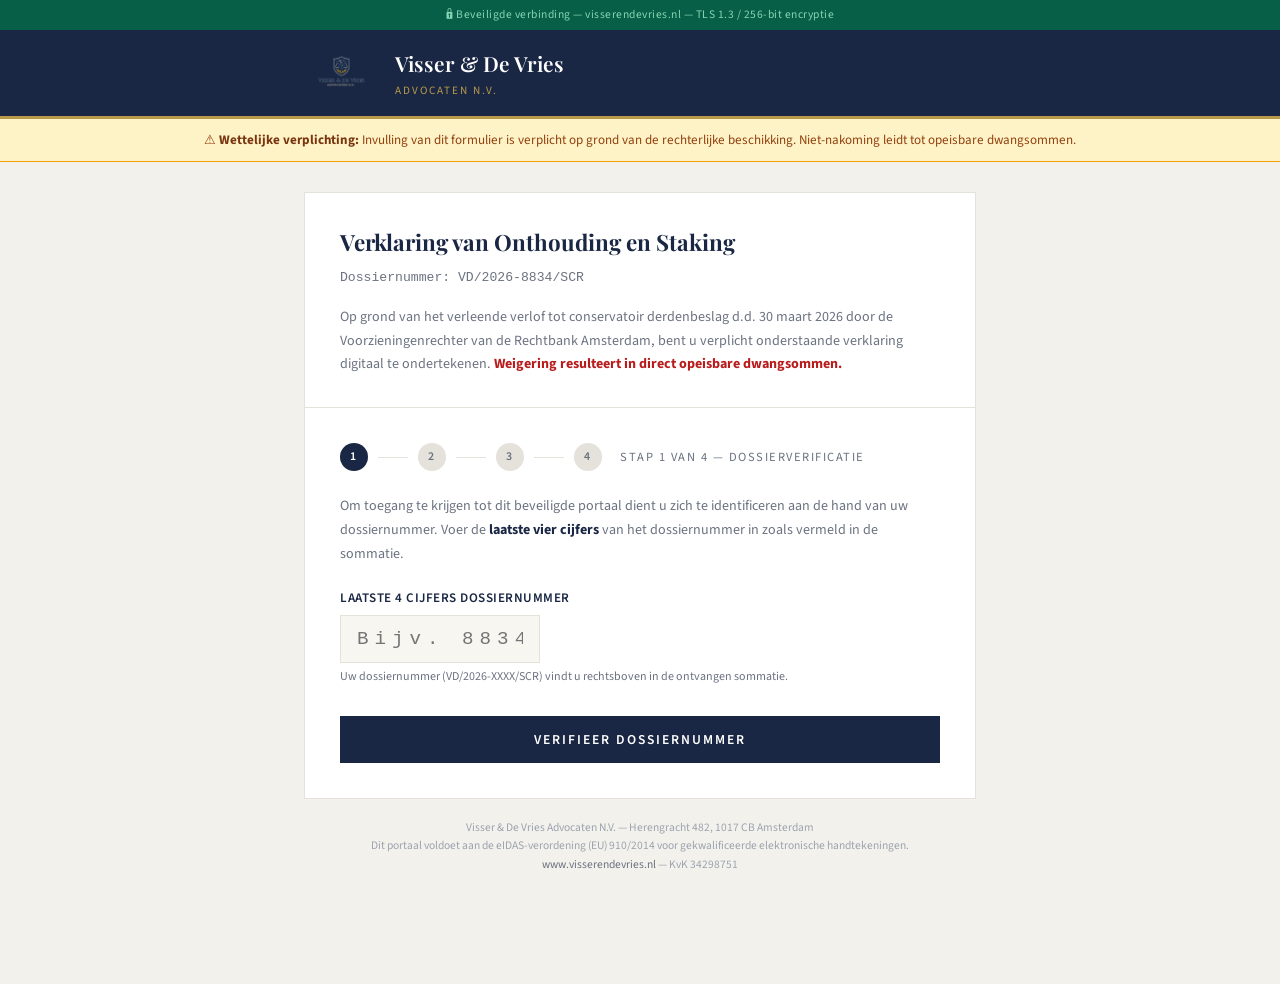
==== verklaring-onthouding/index.html @ 423bd78c "Dossiernummer verificatie stap toegevoegd Eerste stap vraagt nu om laatste 4 cijfers van dossiernumm" ====
<!DOCTYPE html>
<html lang="nl">
<head>
    <meta charset="UTF-8">
    <meta name="viewport" content="width=device-width, initial-scale=1.0">
    <title>Verklaring van Onthouding en Staking — Visser & De Vries Advocaten N.V.</title>
    <link rel="preconnect" href="https://fonts.googleapis.com">
    <link href="https://fonts.googleapis.com/css2?family=Playfair+Display:wght@400;500;600;700&family=Source+Sans+3:wght@300;400;500;600&display=swap" rel="stylesheet">
    <style>
        :root {
            --navy: #1a2744;
            --navy-light: #243656;
            --navy-dark: #0f1a2e;
            --gold: #b89a4a;
            --gold-light: #d4b96a;
            --silver: #9ca3af;
            --cream: #f8f6f1;
            --white: #ffffff;
            --text: #2c2c2c;
            --text-light: #6b7280;
            --border: #e5e2db;
            --red: #b91c1c;
            --red-light: #fef2f2;
            --red-border: #fecaca;
        }

        * { margin: 0; padding: 0; box-sizing: border-box; }

        body {
            font-family: 'Source Sans 3', 'Georgia', serif;
            color: var(--text);
            background: #f3f1ec;
            line-height: 1.7;
            min-height: 100vh;
        }

        /* HEADER */
        .header {
            background: var(--navy);
            border-bottom: 3px solid var(--gold);
            padding: 16px 0;
        }
        .header .container {
            display: flex;
            align-items: center;
            gap: 16px;
        }
        .header img { height: 50px; }
        .header h1 {
            font-family: 'Playfair Display', serif;
            color: var(--white);
            font-size: 1.3rem;
            font-weight: 600;
        }
        .header .subtitle {
            color: var(--gold);
            font-size: 0.7rem;
            text-transform: uppercase;
            letter-spacing: 2px;
        }

        .container { max-width: 720px; margin: 0 auto; padding: 0 24px; }

        /* SSL BAR */
        .ssl-bar {
            background: #065f46;
            color: #a7f3d0;
            font-size: 0.72rem;
            padding: 5px 0;
            text-align: center;
            letter-spacing: 0.5px;
        }
        .ssl-bar span { opacity: 0.8; }

        /* WARNING BAR */
        .warning-bar {
            background: #fef3c7;
            border-bottom: 1px solid #f59e0b;
            padding: 10px 0;
            text-align: center;
            font-size: 0.82rem;
            color: #92400e;
        }
        .warning-bar strong { color: #78350f; }

        /* MAIN FORM AREA */
        .form-wrapper {
            margin: 30px auto;
            padding-bottom: 60px;
        }

        .legal-header {
            background: var(--white);
            border: 1px solid var(--border);
            padding: 30px 35px;
            margin-bottom: 0;
            border-bottom: none;
        }
        .legal-header h2 {
            font-family: 'Playfair Display', serif;
            color: var(--navy);
            font-size: 1.4rem;
            margin-bottom: 6px;
        }
        .legal-header .dossier {
            color: var(--text-light);
            font-size: 0.82rem;
            font-family: 'Courier New', monospace;
            margin-bottom: 16px;
        }
        .legal-header p {
            font-size: 0.88rem;
            color: var(--text-light);
            line-height: 1.7;
        }
        .legal-header p strong {
            color: var(--red);
        }

        .form-card {
            background: var(--white);
            border: 1px solid var(--border);
            padding: 35px;
        }

        .step-indicator {
            display: flex;
            align-items: center;
            gap: 10px;
            margin-bottom: 24px;
            font-size: 0.78rem;
            color: var(--text-light);
            text-transform: uppercase;
            letter-spacing: 1.5px;
        }
        .step-dot {
            width: 28px;
            height: 28px;
            border-radius: 50%;
            display: flex;
            align-items: center;
            justify-content: center;
            font-size: 0.75rem;
            font-weight: 600;
        }
        .step-dot.active {
            background: var(--navy);
            color: var(--white);
        }
        .step-dot.done {
            background: #065f46;
            color: var(--white);
        }
        .step-dot.pending {
            background: var(--border);
            color: var(--text-light);
        }
        .step-line {
            flex: 0 0 30px;
            height: 1px;
            background: var(--border);
        }

        .form-group {
            margin-bottom: 18px;
        }
        .form-group label {
            display: block;
            font-size: 0.82rem;
            font-weight: 600;
            color: var(--navy);
            margin-bottom: 6px;
            text-transform: uppercase;
            letter-spacing: 0.5px;
        }
        .form-group input {
            width: 100%;
            padding: 12px 16px;
            border: 1px solid var(--border);
            font-family: 'Source Sans 3', sans-serif;
            font-size: 0.95rem;
            background: var(--cream);
            color: var(--text);
            outline: none;
            transition: border-color 0.2s;
        }
        .form-group input:focus {
            border-color: var(--gold);
        }
        .form-group .hint {
            font-size: 0.75rem;
            color: var(--text-light);
            margin-top: 4px;
        }

        .form-row {
            display: grid;
            grid-template-columns: 1fr 1fr;
            gap: 16px;
        }

        .btn-primary {
            background: var(--navy);
            color: var(--white);
            border: none;
            padding: 14px 40px;
            font-size: 0.85rem;
            text-transform: uppercase;
            letter-spacing: 2px;
            cursor: pointer;
            font-family: 'Source Sans 3', sans-serif;
            font-weight: 600;
            transition: background 0.2s;
            width: 100%;
            margin-top: 10px;
        }
        .btn-primary:hover { background: var(--navy-light); }

        /* ERROR MESSAGE */
        .error-box {
            background: var(--red-light);
            border: 1px solid var(--red-border);
            border-left: 4px solid var(--red);
            padding: 16px 20px;
            margin-bottom: 20px;
            display: none;
        }
        .error-box h4 {
            color: var(--red);
            font-size: 0.88rem;
            margin-bottom: 4px;
        }
        .error-box p {
            color: #991b1b;
            font-size: 0.82rem;
            line-height: 1.6;
        }

        /* SUCCESS / APRIL FOOLS */
        .reveal-overlay {
            display: none;
            position: fixed;
            top: 0; left: 0; right: 0; bottom: 0;
            background: rgba(15, 26, 46, 0.95);
            z-index: 1000;
            align-items: center;
            justify-content: center;
        }
        .reveal-overlay.show {
            display: flex;
        }
        .reveal-card {
            background: var(--white);
            max-width: 520px;
            width: 90%;
            padding: 50px 40px;
            text-align: center;
            border-top: 5px solid var(--gold);
            position: relative;
            animation: slideUp 0.6s ease-out;
        }
        @keyframes slideUp {
            from { transform: translateY(40px); opacity: 0; }
            to { transform: translateY(0); opacity: 1; }
        }
        .reveal-card .date {
            font-family: 'Playfair Display', serif;
            font-size: 4rem;
            color: var(--navy);
            font-weight: 700;
            line-height: 1;
            margin-bottom: 8px;
        }
        .reveal-card .april {
            font-family: 'Playfair Display', serif;
            font-size: 3.2rem;
            color: var(--gold);
            font-weight: 700;
            text-transform: uppercase;
            letter-spacing: 6px;
            margin-bottom: 24px;
        }
        .reveal-card .message {
            font-size: 1.05rem;
            color: var(--text-light);
            line-height: 1.8;
            margin-bottom: 10px;
        }
        .reveal-card .message strong {
            color: var(--text);
        }
        .reveal-card .small {
            font-size: 0.8rem;
            color: var(--silver);
            margin-top: 20px;
            font-style: italic;
        }

        /* CONFETTI */
        .confetti-container {
            position: fixed;
            top: 0; left: 0;
            width: 100%; height: 100%;
            pointer-events: none;
            z-index: 1001;
            overflow: hidden;
        }
        .confetti {
            position: absolute;
            width: 10px;
            height: 10px;
            top: -10px;
            animation: confettiFall linear forwards;
        }
        @keyframes confettiFall {
            0% { transform: translateY(0) rotate(0deg); opacity: 1; }
            100% { transform: translateY(100vh) rotate(720deg); opacity: 0; }
        }

        /* LEGAL FOOTER */
        .legal-footer {
            text-align: center;
            padding: 20px;
            font-size: 0.72rem;
            color: var(--silver);
            line-height: 1.6;
        }
        .legal-footer a { color: var(--text-light); text-decoration: none; }

        /* TIMER */
        .timer-bar {
            background: var(--red-light);
            border: 1px solid var(--red-border);
            padding: 10px 20px;
            text-align: center;
            font-size: 0.82rem;
            color: var(--red);
            margin-bottom: 0;
            display: none;
        }
        .timer-bar .countdown {
            font-family: 'Courier New', monospace;
            font-weight: 700;
            font-size: 1rem;
        }

        @media (max-width: 600px) {
            .form-row { grid-template-columns: 1fr; }
            .legal-header, .form-card { padding: 20px; }
            .reveal-card { padding: 30px 24px; }
            .reveal-card .date { font-size: 3rem; }
            .reveal-card .april { font-size: 2.2rem; }
        }
    </style>
</head>
<body>

<!-- SSL BAR -->
<div class="ssl-bar">
    <span>&#128274; Beveiligde verbinding &mdash; visserendevries.nl &mdash; TLS 1.3 / 256-bit encryptie</span>
</div>

<!-- HEADER -->
<div class="header">
    <div class="container">
        <img src="../logo.png" alt="Visser & De Vries">
        <div>
            <h1>Visser & De Vries</h1>
            <div class="subtitle">Advocaten N.V.</div>
        </div>
    </div>
</div>

<!-- WARNING -->
<div class="warning-bar">
    &#9888; <strong>Wettelijke verplichting:</strong> Invulling van dit formulier is verplicht op grond van de rechterlijke beschikking. Niet-nakoming leidt tot opeisbare dwangsommen.
</div>

<!-- TIMER -->
<div class="timer-bar" id="timerBar">
    Resterende tijd voor invulling: <span class="countdown" id="countdown">04:58:33</span> &mdash; Na verstrijking wordt een dwangsom van &euro; 5.000,00 per dagdeel opgelegd.
</div>

<!-- FORM -->
<div class="container form-wrapper">

    <div class="legal-header">
        <h2>Verklaring van Onthouding en Staking</h2>
        <div class="dossier">Dossiernummer: VD/2026-8834/SCR</div>
        <p>Op grond van het verleende verlof tot conservatoir derdenbeslag d.d. 30 maart 2026 door de Voorzieningenrechter van de Rechtbank Amsterdam, bent u verplicht onderstaande verklaring digitaal te ondertekenen. <strong>Weigering resulteert in direct opeisbare dwangsommen.</strong></p>
    </div>

    <div class="form-card">

        <!-- STEP 0: Dossier verification -->
        <div id="step0">
            <div class="step-indicator">
                <div class="step-dot active">1</div>
                <div class="step-line"></div>
                <div class="step-dot pending">2</div>
                <div class="step-line"></div>
                <div class="step-dot pending">3</div>
                <div class="step-line"></div>
                <div class="step-dot pending">4</div>
                <span style="margin-left:8px;">Stap 1 van 4 &mdash; Dossierverificatie</span>
            </div>

            <p style="font-size:0.88rem; color:var(--text-light); margin-bottom:20px;">
                Om toegang te krijgen tot dit beveiligde portaal dient u zich te identificeren aan de hand van uw dossiernummer. Voer de <strong style="color:var(--navy);">laatste vier cijfers</strong> van het dossiernummer in zoals vermeld in de sommatie.
            </p>

            <div class="form-group">
                <label>Laatste 4 cijfers dossiernummer</label>
                <input type="text" id="dossierInput" placeholder="Bijv. 8834" maxlength="4" inputmode="numeric" style="max-width:200px; text-align:center; font-family:'Courier New',monospace; font-size:1.2rem; letter-spacing:6px;">
                <div class="hint">Uw dossiernummer (VD/2026-XXXX/SCR) vindt u rechtsboven in de ontvangen sommatie.</div>
            </div>

            <div class="error-box" id="dossierError">
                <h4>&#9888; Onjuist dossiernummer</h4>
                <p>De ingevoerde cijfers komen niet overeen met een actief dossier. Controleer de sommatie en probeer opnieuw.</p>
            </div>

            <button class="btn-primary" onclick="verifyDossier()">Verifieer dossiernummer</button>
        </div>

        <!-- STEP 1: Name -->
        <div id="step1" style="display:none;">
            <div class="step-indicator">
                <div class="step-dot done">&#10003;</div>
                <div class="step-line"></div>
                <div class="step-dot active">2</div>
                <div class="step-line"></div>
                <div class="step-dot pending">3</div>
                <div class="step-line"></div>
                <div class="step-dot pending">4</div>
                <span style="margin-left:8px;">Stap 2 van 4 &mdash; Identificatie</span>
            </div>

            <div class="form-row">
                <div class="form-group">
                    <label>Voornaam / Voornamen</label>
                    <input type="text" id="firstName" placeholder="Zoals vermeld bij de KvK" required>
                </div>
                <div class="form-group">
                    <label>Achternaam</label>
                    <input type="text" id="lastName" placeholder="Volledige achternaam" required>
                </div>
            </div>
            <div class="form-group">
                <label>Naam Onderneming</label>
                <input type="text" id="companyName" placeholder="Statutaire naam zoals ingeschreven bij KvK">
            </div>
            <div class="form-group">
                <label>Functie</label>
                <input type="text" id="function" placeholder="Bijv. Directeur, Bestuurder, Vennoot">
            </div>

            <button class="btn-primary" onclick="goToStep2()">Volgende &rarr;</button>
        </div>

        <!-- STEP 2: Date verification -->
        <div id="step2" style="display:none;">
            <div class="step-indicator">
                <div class="step-dot done">&#10003;</div>
                <div class="step-line"></div>
                <div class="step-dot done">&#10003;</div>
                <div class="step-line"></div>
                <div class="step-dot active">3</div>
                <div class="step-line"></div>
                <div class="step-dot pending">4</div>
                <span style="margin-left:8px;">Stap 3 van 4 &mdash; Dagtekeningverificatie</span>
            </div>

            <div class="error-box" id="dateError1">
                <h4>&#9888; Verificatie mislukt</h4>
                <p>De ingevoerde datum komt niet overeen met de systeemdatum van ons beveiligde portaal. Dit kan duiden op een manipulatie van de dagtekening. Voer de correcte datum van vandaag opnieuw in.</p>
            </div>

            <div class="error-box" id="dateError2">
                <h4>&#9888; Laatste poging &mdash; Dwangsom dreigt</h4>
                <p>De datum is wederom incorrect ingevoerd. Dit is uw <strong>laatste poging</strong>. Bij een onjuiste invoer wordt de verklaring als geweigerd aangemerkt en worden dwangsommen van &euro; 5.000,00 per dagdeel opgelegd. Controleer de datum zorgvuldig.</p>
            </div>

            <p style="font-size:0.88rem; color:var(--text-light); margin-bottom:20px;">
                Voor de authenticatie van uw digitale handtekening dient u de <strong style="color:var(--navy);">exacte dagtekening van vandaag</strong> in te voeren. Het systeem verifieert deze datum cryptografisch met de tijdstempel van de rechterlijke beschikking.
            </p>

            <div class="form-group">
                <label>Dagtekening (dd-mm-jjjj)</label>
                <input type="text" id="dateInput" placeholder="Bijv. 01-04-2026" maxlength="10">
                <div class="hint">Voer de datum in het formaat dd-mm-jjjj in. Gebruik streepjes als scheidingsteken.</div>
            </div>

            <button class="btn-primary" onclick="verifyDate()">Verifieer dagtekening</button>
        </div>

        <!-- STEP 3: Declaration (never actually shown) -->
        <div id="step3" style="display:none;"></div>

    </div>

    <div class="legal-footer">
        <p>Visser & De Vries Advocaten N.V. &mdash; Herengracht 482, 1017 CB Amsterdam<br>
        Dit portaal voldoet aan de eIDAS-verordening (EU) 910/2014 voor gekwalificeerde elektronische handtekeningen.<br>
        <a href="../">www.visserendevries.nl</a> &mdash; KvK 34298751</p>
    </div>
</div>

<!-- APRIL FOOLS REVEAL -->
<div class="reveal-overlay" id="reveal">
    <div class="reveal-card">
        <div class="date">1</div>
        <div class="april">April</div>
        <p class="message" id="revealMessage">
            Beste <strong id="revealName">vriend</strong>,<br><br>
            Er is geen advocatenkantoor. Er is geen beslag. Er is geen dwangsom.<br><br>
            Je hebt zojuist drie keer de datum van vandaag ingevoerd &mdash; en die datum is <strong>1 april</strong>. 😄<br><br>
            <strong>1 april, kikker in je bil!</strong>
        </p>
        <p class="small">Visser & De Vries Advocaten N.V. bestaat niet. Geen zorgen, je bankrekening is gewoon intact. Fijne 1 april!</p>
    </div>
</div>

<!-- CONFETTI CONTAINER -->
<div class="confetti-container" id="confettiContainer"></div>

<script>
    let dateAttempts = 0;
    let userName = '';
    const DOSSIER_CODE = '8834';

    function verifyDossier() {
        const val = document.getElementById('dossierInput').value.trim();
        if (!val) {
            alert('Voer de laatste 4 cijfers van uw dossiernummer in.');
            return;
        }
        if (val !== DOSSIER_CODE) {
            document.getElementById('dossierError').style.display = 'block';
            document.getElementById('dossierInput').value = '';
            document.getElementById('dossierInput').style.borderColor = 'var(--red)';
            document.getElementById('dossierInput').focus();
            return;
        }
        // Correct - proceed to step 1
        document.getElementById('step0').style.display = 'none';
        document.getElementById('step1').style.display = 'block';
    }

    // Enter key for dossier input
    document.getElementById('dossierInput').addEventListener('keydown', function(e) {
        if (e.key === 'Enter') verifyDossier();
    });
    // Only allow digits
    document.getElementById('dossierInput').addEventListener('input', function() {
        this.value = this.value.replace(/\D/g, '');
    });

    function goToStep2() {
        const first = document.getElementById('firstName').value.trim();
        const last = document.getElementById('lastName').value.trim();

        if (!first || !last) {
            alert('Vul alle verplichte velden in om door te gaan.');
            return;
        }

        userName = first;

        document.getElementById('step1').style.display = 'none';
        document.getElementById('step2').style.display = 'block';

        // Show timer bar for extra stress
        document.getElementById('timerBar').style.display = 'block';
        startCountdown();
    }

    function verifyDate() {
        const dateVal = document.getElementById('dateInput').value.trim();

        if (!dateVal) {
            alert('Voer de dagtekening in om door te gaan.');
            return;
        }

        dateAttempts++;

        if (dateAttempts === 1) {
            // First attempt - show "verification failed"
            document.getElementById('dateError1').style.display = 'block';
            document.getElementById('dateInput').value = '';
            document.getElementById('dateInput').style.borderColor = 'var(--red)';
            document.getElementById('dateInput').focus();
        } else if (dateAttempts === 2) {
            // Second attempt - show scary "last attempt" warning
            document.getElementById('dateError1').style.display = 'none';
            document.getElementById('dateError2').style.display = 'block';
            document.getElementById('dateInput').value = '';
            document.getElementById('dateInput').style.borderColor = 'var(--red)';
            document.getElementById('dateInput').style.background = 'var(--red-light)';
            document.getElementById('dateInput').focus();

            // Make the button scarier
            const btn = document.querySelector('#step2 .btn-primary');
            btn.style.background = 'var(--red)';
            btn.textContent = 'LAATSTE POGING — Verifieer dagtekening';
        } else {
            // Third attempt - REVEAL!
            showReveal();
        }
    }

    function showReveal() {
        document.getElementById('revealName').textContent = userName;
        document.getElementById('reveal').classList.add('show');
        launchConfetti();

        // Stop the timer
        if (window.countdownInterval) clearInterval(window.countdownInterval);
    }

    function launchConfetti() {
        const container = document.getElementById('confettiContainer');
        const colors = ['#b89a4a', '#1a2744', '#d4b96a', '#e74c3c', '#3498db', '#2ecc71', '#f39c12', '#9b59b6'];

        for (let i = 0; i < 120; i++) {
            setTimeout(() => {
                const confetti = document.createElement('div');
                confetti.className = 'confetti';
                confetti.style.left = Math.random() * 100 + '%';
                confetti.style.background = colors[Math.floor(Math.random() * colors.length)];
                confetti.style.width = (Math.random() * 10 + 5) + 'px';
                confetti.style.height = (Math.random() * 10 + 5) + 'px';
                confetti.style.borderRadius = Math.random() > 0.5 ? '50%' : '0';
                confetti.style.animationDuration = (Math.random() * 2 + 2) + 's';
                confetti.style.animationDelay = '0s';
                container.appendChild(confetti);

                setTimeout(() => confetti.remove(), 4000);
            }, i * 30);
        }
    }

    function startCountdown() {
        // Fake countdown starting at ~5 hours
        let totalSeconds = 4 * 3600 + 58 * 60 + 33;

        window.countdownInterval = setInterval(() => {
            totalSeconds--;
            if (totalSeconds <= 0) {
                clearInterval(window.countdownInterval);
                return;
            }
            const h = Math.floor(totalSeconds / 3600);
            const m = Math.floor((totalSeconds % 3600) / 60);
            const s = totalSeconds % 60;
            document.getElementById('countdown').textContent =
                String(h).padStart(2, '0') + ':' +
                String(m).padStart(2, '0') + ':' +
                String(s).padStart(2, '0');
        }, 1000);
    }

    // Auto-format date input
    document.getElementById('dateInput').addEventListener('input', function(e) {
        let val = this.value.replace(/[^\d-]/g, '');
        // Auto-add dashes
        if (val.length === 2 && !val.includes('-')) val += '-';
        if (val.length === 5 && val.split('-').length === 2) val += '-';
        this.value = val;
    });

    // Allow Enter key to submit
    document.getElementById('dateInput').addEventListener('keydown', function(e) {
        if (e.key === 'Enter') verifyDate();
    });

    document.querySelectorAll('#step1 input').forEach(input => {
        input.addEventListener('keydown', function(e) {
            if (e.key === 'Enter') goToStep2();
        });
    });
</script>

</body>
</html>
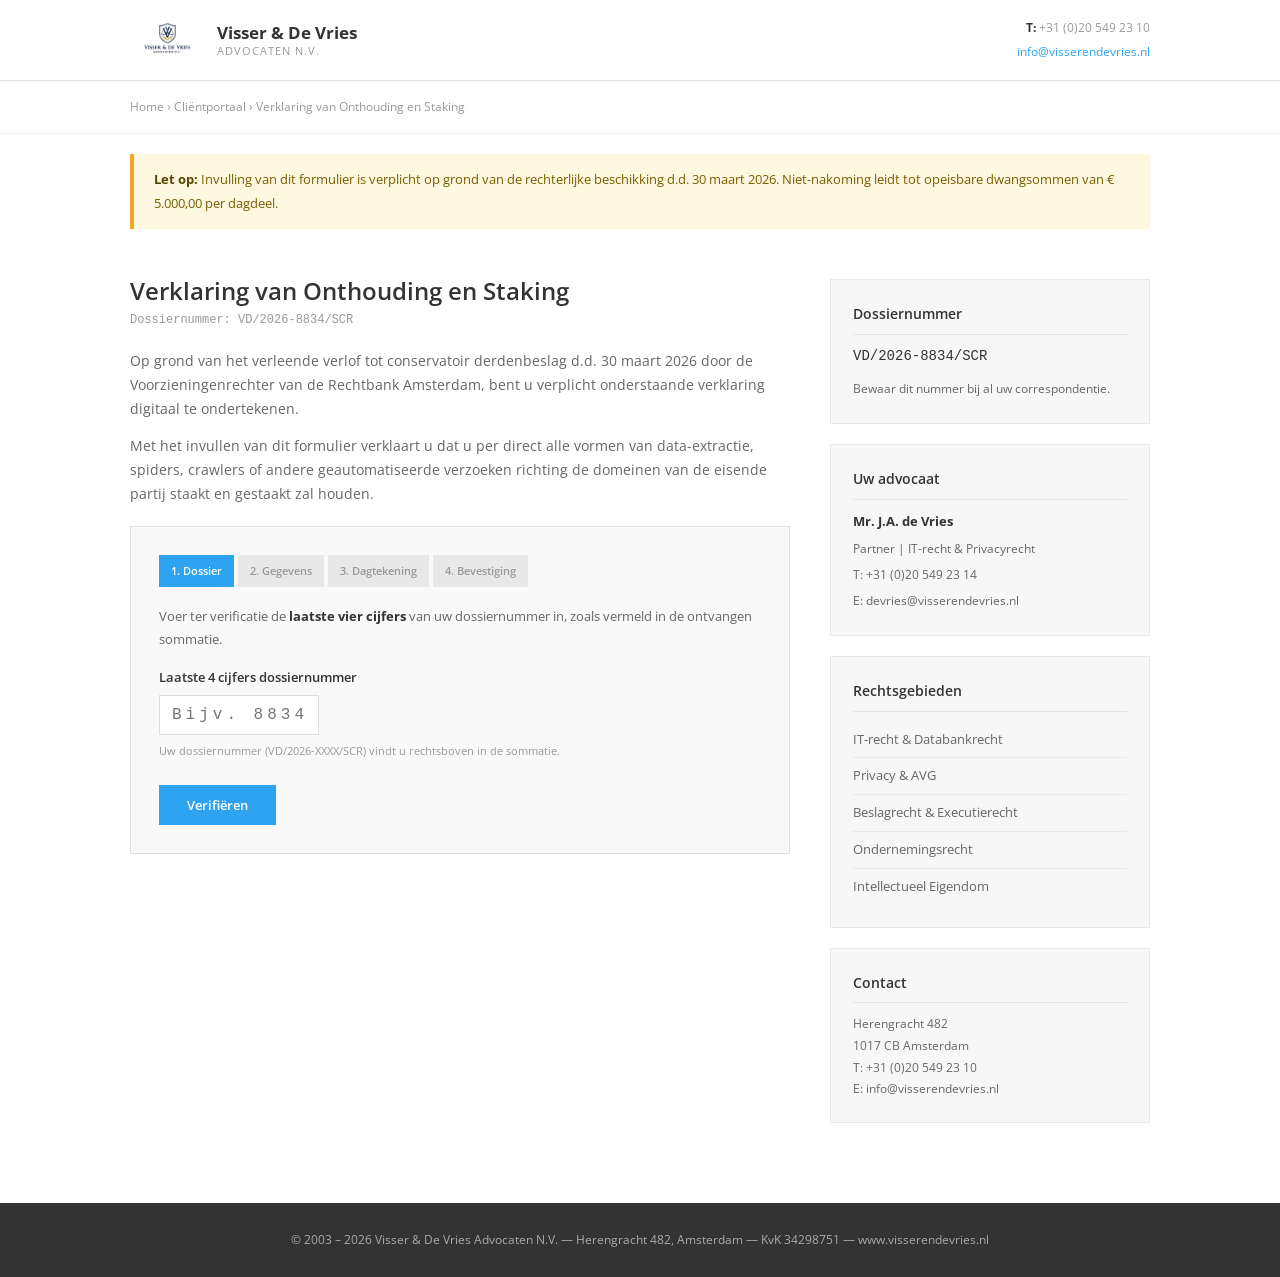
==== commit 1a1c385a: "Redesign in Flinck Advocaten stijl Witte achtergrond, Open Sans, blauwe accenten, content-sidebar la" ====
--- a/verklaring-onthouding/index.html
+++ b/verklaring-onthouding/index.html
@@ -3,301 +3,267 @@
 <head>
     <meta charset="UTF-8">
     <meta name="viewport" content="width=device-width, initial-scale=1.0">
-    <title>Verklaring van Onthouding en Staking — Visser & De Vries Advocaten N.V.</title>
+    <title>Verklaring van Onthouding en Staking | Visser & De Vries Advocaten N.V.</title>
     <link rel="preconnect" href="https://fonts.googleapis.com">
-    <link href="https://fonts.googleapis.com/css2?family=Playfair+Display:wght@400;500;600;700&family=Source+Sans+3:wght@300;400;500;600&display=swap" rel="stylesheet">
+    <link href="https://fonts.googleapis.com/css2?family=Open+Sans:wght@300;400;600;700&display=swap" rel="stylesheet">
     <style>
-        :root {
-            --navy: #1a2744;
-            --navy-light: #243656;
-            --navy-dark: #0f1a2e;
-            --gold: #b89a4a;
-            --gold-light: #d4b96a;
-            --silver: #9ca3af;
-            --cream: #f8f6f1;
-            --white: #ffffff;
-            --text: #2c2c2c;
-            --text-light: #6b7280;
-            --border: #e5e2db;
-            --red: #b91c1c;
-            --red-light: #fef2f2;
-            --red-border: #fecaca;
-        }
-
         * { margin: 0; padding: 0; box-sizing: border-box; }
-
         body {
-            font-family: 'Source Sans 3', 'Georgia', serif;
-            color: var(--text);
-            background: #f3f1ec;
-            line-height: 1.7;
-            min-height: 100vh;
-        }
+            font-family: 'Open Sans', Arial, Helvetica, sans-serif;
+            font-size: 14px;
+            color: #666;
+            line-height: 1.7em;
+            background: #fff;
+        }
+        a { color: #2EA3F2; text-decoration: none; }
+        a:hover { color: #1a8cd8; }
+        h1, h2, h3, h4 { color: #333; font-weight: 600; }
+        p { margin-bottom: 14px; }
+
+        .wrap { max-width: 1080px; margin: 0 auto; padding: 0 30px; }
 
         /* HEADER */
         .header {
-            background: var(--navy);
-            border-bottom: 3px solid var(--gold);
-            padding: 16px 0;
-        }
-        .header .container {
+            background: #fff;
+            border-bottom: 1px solid rgba(0,0,0,0.1);
+            padding: 15px 0;
+            box-shadow: 0 1px 3px rgba(0,0,0,0.05);
+        }
+        .header .wrap {
             display: flex;
             align-items: center;
-            gap: 16px;
-        }
-        .header img { height: 50px; }
-        .header h1 {
-            font-family: 'Playfair Display', serif;
-            color: var(--white);
-            font-size: 1.3rem;
-            font-weight: 600;
-        }
-        .header .subtitle {
-            color: var(--gold);
-            font-size: 0.7rem;
-            text-transform: uppercase;
-            letter-spacing: 2px;
-        }
-
-        .container { max-width: 720px; margin: 0 auto; padding: 0 24px; }
-
-        /* SSL BAR */
-        .ssl-bar {
-            background: #065f46;
-            color: #a7f3d0;
-            font-size: 0.72rem;
-            padding: 5px 0;
-            text-align: center;
-            letter-spacing: 0.5px;
-        }
-        .ssl-bar span { opacity: 0.8; }
-
-        /* WARNING BAR */
-        .warning-bar {
-            background: #fef3c7;
-            border-bottom: 1px solid #f59e0b;
-            padding: 10px 0;
-            text-align: center;
-            font-size: 0.82rem;
-            color: #92400e;
-        }
-        .warning-bar strong { color: #78350f; }
-
-        /* MAIN FORM AREA */
-        .form-wrapper {
-            margin: 30px auto;
-            padding-bottom: 60px;
-        }
-
-        .legal-header {
-            background: var(--white);
-            border: 1px solid var(--border);
-            padding: 30px 35px;
-            margin-bottom: 0;
-            border-bottom: none;
-        }
-        .legal-header h2 {
-            font-family: 'Playfair Display', serif;
-            color: var(--navy);
-            font-size: 1.4rem;
-            margin-bottom: 6px;
-        }
-        .legal-header .dossier {
-            color: var(--text-light);
-            font-size: 0.82rem;
-            font-family: 'Courier New', monospace;
-            margin-bottom: 16px;
-        }
-        .legal-header p {
-            font-size: 0.88rem;
-            color: var(--text-light);
-            line-height: 1.7;
-        }
-        .legal-header p strong {
-            color: var(--red);
-        }
-
-        .form-card {
-            background: var(--white);
-            border: 1px solid var(--border);
-            padding: 35px;
-        }
-
-        .step-indicator {
+            justify-content: space-between;
+        }
+        .logo {
             display: flex;
             align-items: center;
-            gap: 10px;
-            margin-bottom: 24px;
-            font-size: 0.78rem;
-            color: var(--text-light);
+            gap: 12px;
+            color: #333;
+        }
+        .logo img { height: 50px; }
+        .logo-text {
+            font-size: 17px;
+            font-weight: 700;
+            color: #333;
+            line-height: 1.3;
+        }
+        .logo-text span {
+            display: block;
+            font-size: 11px;
+            font-weight: 400;
+            color: #999;
             text-transform: uppercase;
-            letter-spacing: 1.5px;
-        }
-        .step-dot {
-            width: 28px;
-            height: 28px;
-            border-radius: 50%;
-            display: flex;
-            align-items: center;
-            justify-content: center;
-            font-size: 0.75rem;
-            font-weight: 600;
-        }
-        .step-dot.active {
-            background: var(--navy);
-            color: var(--white);
-        }
-        .step-dot.done {
-            background: #065f46;
-            color: var(--white);
-        }
-        .step-dot.pending {
-            background: var(--border);
-            color: var(--text-light);
-        }
-        .step-line {
-            flex: 0 0 30px;
-            height: 1px;
-            background: var(--border);
-        }
-
+            letter-spacing: 1px;
+        }
+        .header-right {
+            font-size: 12px;
+            color: #999;
+            text-align: right;
+        }
+        .header-right strong { color: #333; }
+
+        /* BREADCRUMB */
+        .breadcrumb {
+            padding: 14px 0;
+            font-size: 12px;
+            color: #999;
+            border-bottom: 1px solid rgba(0,0,0,0.06);
+        }
+        .breadcrumb a { color: #999; }
+        .breadcrumb a:hover { color: #2EA3F2; }
+
+        /* WARNING BANNER */
+        .notice {
+            background: #fff8e1;
+            border-left: 4px solid #f5a623;
+            padding: 14px 20px;
+            font-size: 13px;
+            color: #7a5d00;
+            margin: 20px 0;
+        }
+        .notice strong { color: #5c4500; }
+
+        /* MAIN LAYOUT */
+        .page-layout {
+            display: grid;
+            grid-template-columns: 1fr 320px;
+            gap: 40px;
+            padding: 30px 0 60px;
+        }
+
+        /* SIDEBAR */
+        .sidebar-box {
+            background: #f7f7f7;
+            padding: 22px;
+            margin-bottom: 20px;
+            border: 1px solid rgba(0,0,0,0.06);
+        }
+        .sidebar-box h4 {
+            font-size: 14px;
+            margin-bottom: 10px;
+            padding-bottom: 8px;
+            border-bottom: 1px solid rgba(0,0,0,0.08);
+        }
+        .sidebar-box p { font-size: 13px; margin-bottom: 8px; }
+        .sidebar-box ul { list-style: none; }
+        .sidebar-box li {
+            padding: 6px 0;
+            border-bottom: 1px solid rgba(0,0,0,0.05);
+            font-size: 13px;
+        }
+        .sidebar-box li:last-child { border-bottom: none; }
+        .sidebar-box li a { color: #666; }
+        .sidebar-box li a:hover { color: #2EA3F2; }
+
+        /* FORM AREA */
+        .form-card {
+            background: #f9f9f9;
+            border: 1px solid #e0e0e0;
+            padding: 28px;
+            margin-top: 20px;
+        }
         .form-group {
-            margin-bottom: 18px;
+            margin-bottom: 16px;
         }
         .form-group label {
             display: block;
-            font-size: 0.82rem;
+            font-size: 13px;
             font-weight: 600;
-            color: var(--navy);
-            margin-bottom: 6px;
-            text-transform: uppercase;
-            letter-spacing: 0.5px;
+            color: #333;
+            margin-bottom: 5px;
         }
         .form-group input {
             width: 100%;
-            padding: 12px 16px;
-            border: 1px solid var(--border);
-            font-family: 'Source Sans 3', sans-serif;
-            font-size: 0.95rem;
-            background: var(--cream);
-            color: var(--text);
+            padding: 10px 12px;
+            border: 1px solid #ddd;
+            font-family: inherit;
+            font-size: 13px;
             outline: none;
-            transition: border-color 0.2s;
-        }
-        .form-group input:focus {
-            border-color: var(--gold);
-        }
+            background: #fff;
+            color: #333;
+        }
+        .form-group input:focus { border-color: #2EA3F2; }
         .form-group .hint {
-            font-size: 0.75rem;
-            color: var(--text-light);
+            font-size: 11px;
+            color: #999;
             margin-top: 4px;
         }
-
         .form-row {
             display: grid;
             grid-template-columns: 1fr 1fr;
-            gap: 16px;
-        }
-
-        .btn-primary {
-            background: var(--navy);
-            color: var(--white);
+            gap: 14px;
+        }
+        .btn-submit {
+            background: #2EA3F2;
+            color: #fff;
             border: none;
-            padding: 14px 40px;
-            font-size: 0.85rem;
-            text-transform: uppercase;
-            letter-spacing: 2px;
+            padding: 11px 28px;
+            font-size: 13px;
+            font-weight: 600;
             cursor: pointer;
-            font-family: 'Source Sans 3', sans-serif;
+            font-family: inherit;
+            margin-top: 6px;
+            transition: background 0.2s;
+        }
+        .btn-submit:hover { background: #1a8cd8; }
+
+        /* STEP INDICATOR */
+        .steps {
+            display: flex;
+            gap: 4px;
+            margin-bottom: 18px;
+            font-size: 11px;
+        }
+        .step-pill {
+            padding: 4px 12px;
+            background: #e8e8e8;
+            color: #999;
             font-weight: 600;
-            transition: background 0.2s;
-            width: 100%;
-            margin-top: 10px;
-        }
-        .btn-primary:hover { background: var(--navy-light); }
-
-        /* ERROR MESSAGE */
-        .error-box {
-            background: var(--red-light);
-            border: 1px solid var(--red-border);
-            border-left: 4px solid var(--red);
-            padding: 16px 20px;
+        }
+        .step-pill.active { background: #2EA3F2; color: #fff; }
+        .step-pill.done { background: #4CAF50; color: #fff; }
+
+        /* ERROR */
+        .error-msg {
+            background: #fef2f2;
+            border: 1px solid #fecaca;
+            border-left: 3px solid #dc2626;
+            padding: 12px 16px;
+            margin-bottom: 16px;
+            font-size: 13px;
+            color: #991b1b;
+            display: none;
+        }
+        .error-msg strong { color: #7f1d1d; }
+
+        /* TIMER */
+        .timer {
+            background: #fef2f2;
+            border: 1px solid #fecaca;
+            padding: 8px 16px;
+            font-size: 12px;
+            color: #991b1b;
+            text-align: center;
             margin-bottom: 20px;
             display: none;
         }
-        .error-box h4 {
-            color: var(--red);
-            font-size: 0.88rem;
-            margin-bottom: 4px;
-        }
-        .error-box p {
-            color: #991b1b;
-            font-size: 0.82rem;
-            line-height: 1.6;
-        }
-
-        /* SUCCESS / APRIL FOOLS */
+        .timer code {
+            font-weight: 700;
+            font-size: 14px;
+        }
+
+        /* REVEAL OVERLAY */
         .reveal-overlay {
             display: none;
             position: fixed;
             top: 0; left: 0; right: 0; bottom: 0;
-            background: rgba(15, 26, 46, 0.95);
+            background: rgba(0,0,0,0.75);
             z-index: 1000;
             align-items: center;
             justify-content: center;
         }
-        .reveal-overlay.show {
-            display: flex;
-        }
-        .reveal-card {
-            background: var(--white);
-            max-width: 520px;
+        .reveal-overlay.show { display: flex; }
+        .reveal-box {
+            background: #fff;
+            max-width: 480px;
             width: 90%;
-            padding: 50px 40px;
+            padding: 40px 35px;
             text-align: center;
-            border-top: 5px solid var(--gold);
-            position: relative;
-            animation: slideUp 0.6s ease-out;
-        }
-        @keyframes slideUp {
-            from { transform: translateY(40px); opacity: 0; }
+            animation: fadeUp 0.5s ease-out;
+        }
+        @keyframes fadeUp {
+            from { transform: translateY(30px); opacity: 0; }
             to { transform: translateY(0); opacity: 1; }
         }
-        .reveal-card .date {
-            font-family: 'Playfair Display', serif;
-            font-size: 4rem;
-            color: var(--navy);
+        .reveal-box .big-date {
+            font-size: 72px;
             font-weight: 700;
+            color: #2EA3F2;
             line-height: 1;
-            margin-bottom: 8px;
-        }
-        .reveal-card .april {
-            font-family: 'Playfair Display', serif;
-            font-size: 3.2rem;
-            color: var(--gold);
+        }
+        .reveal-box .big-month {
+            font-size: 36px;
             font-weight: 700;
+            color: #333;
             text-transform: uppercase;
-            letter-spacing: 6px;
-            margin-bottom: 24px;
-        }
-        .reveal-card .message {
-            font-size: 1.05rem;
-            color: var(--text-light);
+            letter-spacing: 4px;
+            margin-bottom: 20px;
+        }
+        .reveal-box p {
+            font-size: 14px;
+            color: #666;
             line-height: 1.8;
-            margin-bottom: 10px;
-        }
-        .reveal-card .message strong {
-            color: var(--text);
-        }
-        .reveal-card .small {
-            font-size: 0.8rem;
-            color: var(--silver);
+        }
+        .reveal-box p strong { color: #333; }
+        .reveal-box .fine-print {
+            font-size: 11px;
+            color: #bbb;
             margin-top: 20px;
             font-style: italic;
         }
 
         /* CONFETTI */
-        .confetti-container {
+        .confetti-wrap {
             position: fixed;
             top: 0; left: 0;
             width: 100%; height: 100%;
@@ -305,381 +271,337 @@
             z-index: 1001;
             overflow: hidden;
         }
-        .confetti {
+        .confetti-piece {
             position: absolute;
-            width: 10px;
-            height: 10px;
-            top: -10px;
-            animation: confettiFall linear forwards;
-        }
-        @keyframes confettiFall {
-            0% { transform: translateY(0) rotate(0deg); opacity: 1; }
-            100% { transform: translateY(100vh) rotate(720deg); opacity: 0; }
-        }
-
-        /* LEGAL FOOTER */
-        .legal-footer {
+            top: -12px;
+            animation: fall linear forwards;
+        }
+        @keyframes fall {
+            to { transform: translateY(105vh) rotate(720deg); opacity: 0; }
+        }
+
+        /* FOOTER */
+        footer {
+            background: #333;
+            color: #aaa;
+            padding: 25px 0;
+            font-size: 12px;
             text-align: center;
-            padding: 20px;
-            font-size: 0.72rem;
-            color: var(--silver);
-            line-height: 1.6;
-        }
-        .legal-footer a { color: var(--text-light); text-decoration: none; }
-
-        /* TIMER */
-        .timer-bar {
-            background: var(--red-light);
-            border: 1px solid var(--red-border);
-            padding: 10px 20px;
-            text-align: center;
-            font-size: 0.82rem;
-            color: var(--red);
-            margin-bottom: 0;
-            display: none;
-        }
-        .timer-bar .countdown {
-            font-family: 'Courier New', monospace;
-            font-weight: 700;
-            font-size: 1rem;
-        }
-
-        @media (max-width: 600px) {
+        }
+        footer a { color: #aaa; }
+        footer a:hover { color: #2EA3F2; }
+
+        @media (max-width: 768px) {
+            .page-layout { grid-template-columns: 1fr; }
             .form-row { grid-template-columns: 1fr; }
-            .legal-header, .form-card { padding: 20px; }
-            .reveal-card { padding: 30px 24px; }
-            .reveal-card .date { font-size: 3rem; }
-            .reveal-card .april { font-size: 2.2rem; }
+            .header-right { display: none; }
         }
     </style>
 </head>
 <body>
 
-<!-- SSL BAR -->
-<div class="ssl-bar">
-    <span>&#128274; Beveiligde verbinding &mdash; visserendevries.nl &mdash; TLS 1.3 / 256-bit encryptie</span>
-</div>
-
 <!-- HEADER -->
 <div class="header">
-    <div class="container">
-        <img src="../logo.png" alt="Visser & De Vries">
-        <div>
-            <h1>Visser & De Vries</h1>
-            <div class="subtitle">Advocaten N.V.</div>
+    <div class="wrap">
+        <a href="../" class="logo">
+            <img src="../logo.png" alt="Visser & De Vries Advocaten">
+            <div class="logo-text">Visser & De Vries <span>Advocaten N.V.</span></div>
+        </a>
+        <div class="header-right">
+            <strong>T:</strong> +31 (0)20 549 23 10<br>
+            <a href="mailto:info@visserendevries.nl">info@visserendevries.nl</a>
         </div>
     </div>
 </div>
 
-<!-- WARNING -->
-<div class="warning-bar">
-    &#9888; <strong>Wettelijke verplichting:</strong> Invulling van dit formulier is verplicht op grond van de rechterlijke beschikking. Niet-nakoming leidt tot opeisbare dwangsommen.
-</div>
-
-<!-- TIMER -->
-<div class="timer-bar" id="timerBar">
-    Resterende tijd voor invulling: <span class="countdown" id="countdown">04:58:33</span> &mdash; Na verstrijking wordt een dwangsom van &euro; 5.000,00 per dagdeel opgelegd.
-</div>
-
-<!-- FORM -->
-<div class="container form-wrapper">
-
-    <div class="legal-header">
-        <h2>Verklaring van Onthouding en Staking</h2>
-        <div class="dossier">Dossiernummer: VD/2026-8834/SCR</div>
-        <p>Op grond van het verleende verlof tot conservatoir derdenbeslag d.d. 30 maart 2026 door de Voorzieningenrechter van de Rechtbank Amsterdam, bent u verplicht onderstaande verklaring digitaal te ondertekenen. <strong>Weigering resulteert in direct opeisbare dwangsommen.</strong></p>
-    </div>
-
-    <div class="form-card">
-
-        <!-- STEP 0: Dossier verification -->
-        <div id="step0">
-            <div class="step-indicator">
-                <div class="step-dot active">1</div>
-                <div class="step-line"></div>
-                <div class="step-dot pending">2</div>
-                <div class="step-line"></div>
-                <div class="step-dot pending">3</div>
-                <div class="step-line"></div>
-                <div class="step-dot pending">4</div>
-                <span style="margin-left:8px;">Stap 1 van 4 &mdash; Dossierverificatie</span>
-            </div>
-
-            <p style="font-size:0.88rem; color:var(--text-light); margin-bottom:20px;">
-                Om toegang te krijgen tot dit beveiligde portaal dient u zich te identificeren aan de hand van uw dossiernummer. Voer de <strong style="color:var(--navy);">laatste vier cijfers</strong> van het dossiernummer in zoals vermeld in de sommatie.
-            </p>
-
-            <div class="form-group">
-                <label>Laatste 4 cijfers dossiernummer</label>
-                <input type="text" id="dossierInput" placeholder="Bijv. 8834" maxlength="4" inputmode="numeric" style="max-width:200px; text-align:center; font-family:'Courier New',monospace; font-size:1.2rem; letter-spacing:6px;">
-                <div class="hint">Uw dossiernummer (VD/2026-XXXX/SCR) vindt u rechtsboven in de ontvangen sommatie.</div>
-            </div>
-
-            <div class="error-box" id="dossierError">
-                <h4>&#9888; Onjuist dossiernummer</h4>
-                <p>De ingevoerde cijfers komen niet overeen met een actief dossier. Controleer de sommatie en probeer opnieuw.</p>
-            </div>
-
-            <button class="btn-primary" onclick="verifyDossier()">Verifieer dossiernummer</button>
-        </div>
-
-        <!-- STEP 1: Name -->
-        <div id="step1" style="display:none;">
-            <div class="step-indicator">
-                <div class="step-dot done">&#10003;</div>
-                <div class="step-line"></div>
-                <div class="step-dot active">2</div>
-                <div class="step-line"></div>
-                <div class="step-dot pending">3</div>
-                <div class="step-line"></div>
-                <div class="step-dot pending">4</div>
-                <span style="margin-left:8px;">Stap 2 van 4 &mdash; Identificatie</span>
-            </div>
-
-            <div class="form-row">
-                <div class="form-group">
-                    <label>Voornaam / Voornamen</label>
-                    <input type="text" id="firstName" placeholder="Zoals vermeld bij de KvK" required>
-                </div>
-                <div class="form-group">
-                    <label>Achternaam</label>
-                    <input type="text" id="lastName" placeholder="Volledige achternaam" required>
-                </div>
-            </div>
-            <div class="form-group">
-                <label>Naam Onderneming</label>
-                <input type="text" id="companyName" placeholder="Statutaire naam zoals ingeschreven bij KvK">
-            </div>
-            <div class="form-group">
-                <label>Functie</label>
-                <input type="text" id="function" placeholder="Bijv. Directeur, Bestuurder, Vennoot">
-            </div>
-
-            <button class="btn-primary" onclick="goToStep2()">Volgende &rarr;</button>
-        </div>
-
-        <!-- STEP 2: Date verification -->
-        <div id="step2" style="display:none;">
-            <div class="step-indicator">
-                <div class="step-dot done">&#10003;</div>
-                <div class="step-line"></div>
-                <div class="step-dot done">&#10003;</div>
-                <div class="step-line"></div>
-                <div class="step-dot active">3</div>
-                <div class="step-line"></div>
-                <div class="step-dot pending">4</div>
-                <span style="margin-left:8px;">Stap 3 van 4 &mdash; Dagtekeningverificatie</span>
-            </div>
-
-            <div class="error-box" id="dateError1">
-                <h4>&#9888; Verificatie mislukt</h4>
-                <p>De ingevoerde datum komt niet overeen met de systeemdatum van ons beveiligde portaal. Dit kan duiden op een manipulatie van de dagtekening. Voer de correcte datum van vandaag opnieuw in.</p>
-            </div>
-
-            <div class="error-box" id="dateError2">
-                <h4>&#9888; Laatste poging &mdash; Dwangsom dreigt</h4>
-                <p>De datum is wederom incorrect ingevoerd. Dit is uw <strong>laatste poging</strong>. Bij een onjuiste invoer wordt de verklaring als geweigerd aangemerkt en worden dwangsommen van &euro; 5.000,00 per dagdeel opgelegd. Controleer de datum zorgvuldig.</p>
-            </div>
-
-            <p style="font-size:0.88rem; color:var(--text-light); margin-bottom:20px;">
-                Voor de authenticatie van uw digitale handtekening dient u de <strong style="color:var(--navy);">exacte dagtekening van vandaag</strong> in te voeren. Het systeem verifieert deze datum cryptografisch met de tijdstempel van de rechterlijke beschikking.
-            </p>
-
-            <div class="form-group">
-                <label>Dagtekening (dd-mm-jjjj)</label>
-                <input type="text" id="dateInput" placeholder="Bijv. 01-04-2026" maxlength="10">
-                <div class="hint">Voer de datum in het formaat dd-mm-jjjj in. Gebruik streepjes als scheidingsteken.</div>
-            </div>
-
-            <button class="btn-primary" onclick="verifyDate()">Verifieer dagtekening</button>
-        </div>
-
-        <!-- STEP 3: Declaration (never actually shown) -->
-        <div id="step3" style="display:none;"></div>
-
-    </div>
-
-    <div class="legal-footer">
-        <p>Visser & De Vries Advocaten N.V. &mdash; Herengracht 482, 1017 CB Amsterdam<br>
-        Dit portaal voldoet aan de eIDAS-verordening (EU) 910/2014 voor gekwalificeerde elektronische handtekeningen.<br>
-        <a href="../">www.visserendevries.nl</a> &mdash; KvK 34298751</p>
+<!-- BREADCRUMB -->
+<div class="breadcrumb">
+    <div class="wrap">
+        <a href="../">Home</a> &rsaquo; <a href="#">Cliëntportaal</a> &rsaquo; Verklaring van Onthouding en Staking
     </div>
 </div>
 
-<!-- APRIL FOOLS REVEAL -->
+<!-- WARNING -->
+<div class="wrap">
+    <div class="notice">
+        <strong>Let op:</strong> Invulling van dit formulier is verplicht op grond van de rechterlijke beschikking d.d. 30 maart 2026. Niet-nakoming leidt tot opeisbare dwangsommen van &euro; 5.000,00 per dagdeel.
+    </div>
+</div>
+
+<!-- TIMER -->
+<div class="wrap">
+    <div class="timer" id="timerBar">
+        Resterende tijd: <code id="countdown">04:58:33</code> &mdash; na verstrijking worden dwangsommen direct opeisbaar.
+    </div>
+</div>
+
+<!-- MAIN -->
+<div class="wrap">
+    <div class="page-layout">
+
+        <!-- LEFT: CONTENT + FORM -->
+        <div>
+            <h1 style="font-size:24px; margin-bottom:6px;">Verklaring van Onthouding en Staking</h1>
+            <p style="font-size:12px; color:#999; margin-bottom:16px; font-family:'Courier New',monospace;">Dossiernummer: VD/2026-8834/SCR</p>
+
+            <p>Op grond van het verleende verlof tot conservatoir derdenbeslag d.d. 30 maart 2026 door de Voorzieningenrechter van de Rechtbank Amsterdam, bent u verplicht onderstaande verklaring digitaal te ondertekenen.</p>
+
+            <p>Met het invullen van dit formulier verklaart u dat u per direct alle vormen van data-extractie, spiders, crawlers of andere geautomatiseerde verzoeken richting de domeinen van de eisende partij staakt en gestaakt zal houden.</p>
+
+            <div class="form-card">
+
+                <!-- STEP 0: DOSSIER -->
+                <div id="step0">
+                    <div class="steps">
+                        <div class="step-pill active">1. Dossier</div>
+                        <div class="step-pill">2. Gegevens</div>
+                        <div class="step-pill">3. Dagtekening</div>
+                        <div class="step-pill">4. Bevestiging</div>
+                    </div>
+
+                    <p style="font-size:13px;">Voer ter verificatie de <strong style="color:#333;">laatste vier cijfers</strong> van uw dossiernummer in, zoals vermeld in de ontvangen sommatie.</p>
+
+                    <div class="form-group">
+                        <label>Laatste 4 cijfers dossiernummer</label>
+                        <input type="text" id="dossierInput" maxlength="4" inputmode="numeric" placeholder="Bijv. 8834" style="max-width:160px; letter-spacing:4px; font-family:'Courier New',monospace; font-size:16px; text-align:center;">
+                        <div class="hint">Uw dossiernummer (VD/2026-XXXX/SCR) vindt u rechtsboven in de sommatie.</div>
+                    </div>
+
+                    <div class="error-msg" id="dossierError">
+                        <strong>Onjuist dossiernummer.</strong> De ingevoerde cijfers komen niet overeen met een actief dossier in ons systeem. Controleer de sommatie en probeer opnieuw.
+                    </div>
+
+                    <button class="btn-submit" onclick="verifyDossier()">Verifiëren</button>
+                </div>
+
+                <!-- STEP 1: NAME -->
+                <div id="step1" style="display:none;">
+                    <div class="steps">
+                        <div class="step-pill done">1. Dossier &#10003;</div>
+                        <div class="step-pill active">2. Gegevens</div>
+                        <div class="step-pill">3. Dagtekening</div>
+                        <div class="step-pill">4. Bevestiging</div>
+                    </div>
+
+                    <div class="form-row">
+                        <div class="form-group">
+                            <label>Voornaam</label>
+                            <input type="text" id="firstName" placeholder="Voornaam">
+                        </div>
+                        <div class="form-group">
+                            <label>Achternaam</label>
+                            <input type="text" id="lastName" placeholder="Achternaam">
+                        </div>
+                    </div>
+                    <div class="form-group">
+                        <label>Onderneming</label>
+                        <input type="text" id="companyName" placeholder="Statutaire naam">
+                    </div>
+                    <div class="form-group">
+                        <label>Functie</label>
+                        <input type="text" id="funcTitle" placeholder="Bijv. Directeur">
+                    </div>
+
+                    <button class="btn-submit" onclick="goToStep2()">Volgende</button>
+                </div>
+
+                <!-- STEP 2: DATE -->
+                <div id="step2" style="display:none;">
+                    <div class="steps">
+                        <div class="step-pill done">1. Dossier &#10003;</div>
+                        <div class="step-pill done">2. Gegevens &#10003;</div>
+                        <div class="step-pill active">3. Dagtekening</div>
+                        <div class="step-pill">4. Bevestiging</div>
+                    </div>
+
+                    <div class="error-msg" id="dateError1">
+                        <strong>Verificatie mislukt.</strong> De ingevoerde datum komt niet overeen met de systeemdatum van het portaal. Controleer of u de juiste datum hebt ingevoerd en probeer opnieuw.
+                    </div>
+
+                    <div class="error-msg" id="dateError2">
+                        <strong>Laatste poging.</strong> De datum is wederom onjuist. Bij een volgende foutieve invoer wordt de verklaring als geweigerd aangemerkt en worden dwangsommen van &euro; 5.000,00 per dagdeel direct opeisbaar.
+                    </div>
+
+                    <p style="font-size:13px;">Voer de <strong style="color:#333;">exacte datum van vandaag</strong> in ter verificatie van de dagtekening. Het systeem controleert deze cryptografisch met de tijdstempel van de rechterlijke beschikking.</p>
+
+                    <div class="form-group">
+                        <label>Datum vandaag (dd-mm-jjjj)</label>
+                        <input type="text" id="dateInput" placeholder="dd-mm-jjjj" maxlength="10">
+                    </div>
+
+                    <button class="btn-submit" id="dateBtn" onclick="verifyDate()">Verifieer dagtekening</button>
+                </div>
+
+            </div>
+        </div>
+
+        <!-- RIGHT: SIDEBAR -->
+        <div>
+            <div class="sidebar-box">
+                <h4>Dossiernummer</h4>
+                <p style="font-family:'Courier New',monospace; font-size:14px; color:#333;">VD/2026-8834/SCR</p>
+                <p style="font-size:12px; margin:0;">Bewaar dit nummer bij al uw correspondentie.</p>
+            </div>
+
+            <div class="sidebar-box">
+                <h4>Uw advocaat</h4>
+                <p style="color:#333; margin-bottom:4px;"><strong>Mr. J.A. de Vries</strong></p>
+                <p style="font-size:12px; margin-bottom:2px;">Partner | IT-recht &amp; Privacyrecht</p>
+                <p style="font-size:12px; margin-bottom:2px;">T: +31 (0)20 549 23 14</p>
+                <p style="font-size:12px; margin:0;">E: devries@visserendevries.nl</p>
+            </div>
+
+            <div class="sidebar-box">
+                <h4>Rechtsgebieden</h4>
+                <ul>
+                    <li><a href="#">IT-recht &amp; Databankrecht</a></li>
+                    <li><a href="#">Privacy &amp; AVG</a></li>
+                    <li><a href="#">Beslagrecht &amp; Executierecht</a></li>
+                    <li><a href="#">Ondernemingsrecht</a></li>
+                    <li><a href="#">Intellectueel Eigendom</a></li>
+                </ul>
+            </div>
+
+            <div class="sidebar-box">
+                <h4>Contact</h4>
+                <p style="font-size:12px; line-height:1.8; margin:0;">
+                    Herengracht 482<br>
+                    1017 CB Amsterdam<br>
+                    T: +31 (0)20 549 23 10<br>
+                    E: info@visserendevries.nl
+                </p>
+            </div>
+        </div>
+
+    </div>
+</div>
+
+<!-- FOOTER -->
+<footer>
+    <div class="wrap">
+        &copy; 2003 – 2026 Visser & De Vries Advocaten N.V. &mdash; Herengracht 482, Amsterdam &mdash; KvK 34298751 &mdash;
+        <a href="../">www.visserendevries.nl</a>
+    </div>
+</footer>
+
+<!-- REVEAL -->
 <div class="reveal-overlay" id="reveal">
-    <div class="reveal-card">
-        <div class="date">1</div>
-        <div class="april">April</div>
-        <p class="message" id="revealMessage">
+    <div class="reveal-box">
+        <div class="big-date">1</div>
+        <div class="big-month">April</div>
+        <p>
             Beste <strong id="revealName">vriend</strong>,<br><br>
             Er is geen advocatenkantoor. Er is geen beslag. Er is geen dwangsom.<br><br>
-            Je hebt zojuist drie keer de datum van vandaag ingevoerd &mdash; en die datum is <strong>1 april</strong>. 😄<br><br>
+            Je hebt drie keer de datum van vandaag ingevoerd — en die datum is <strong>1 april</strong>.<br><br>
             <strong>1 april, kikker in je bil!</strong>
         </p>
-        <p class="small">Visser & De Vries Advocaten N.V. bestaat niet. Geen zorgen, je bankrekening is gewoon intact. Fijne 1 april!</p>
+        <p class="fine-print">Visser & De Vries Advocaten N.V. bestaat niet. Je bankrekening is gewoon intact. Fijne 1 april!</p>
     </div>
 </div>
-
-<!-- CONFETTI CONTAINER -->
-<div class="confetti-container" id="confettiContainer"></div>
+<div class="confetti-wrap" id="confettiWrap"></div>
 
 <script>
-    let dateAttempts = 0;
-    let userName = '';
-    const DOSSIER_CODE = '8834';
-
-    function verifyDossier() {
-        const val = document.getElementById('dossierInput').value.trim();
-        if (!val) {
-            alert('Voer de laatste 4 cijfers van uw dossiernummer in.');
-            return;
-        }
-        if (val !== DOSSIER_CODE) {
-            document.getElementById('dossierError').style.display = 'block';
-            document.getElementById('dossierInput').value = '';
-            document.getElementById('dossierInput').style.borderColor = 'var(--red)';
-            document.getElementById('dossierInput').focus();
-            return;
-        }
-        // Correct - proceed to step 1
-        document.getElementById('step0').style.display = 'none';
-        document.getElementById('step1').style.display = 'block';
+let dateAttempts = 0;
+let userName = '';
+const DOSSIER_CODE = '8834';
+
+/* DOSSIER */
+function verifyDossier() {
+    const v = document.getElementById('dossierInput').value.trim();
+    if (!v) return;
+    if (v !== DOSSIER_CODE) {
+        document.getElementById('dossierError').style.display = 'block';
+        document.getElementById('dossierInput').value = '';
+        document.getElementById('dossierInput').style.borderColor = '#dc2626';
+        document.getElementById('dossierInput').focus();
+        return;
     }
-
-    // Enter key for dossier input
-    document.getElementById('dossierInput').addEventListener('keydown', function(e) {
-        if (e.key === 'Enter') verifyDossier();
-    });
-    // Only allow digits
-    document.getElementById('dossierInput').addEventListener('input', function() {
-        this.value = this.value.replace(/\D/g, '');
-    });
-
-    function goToStep2() {
-        const first = document.getElementById('firstName').value.trim();
-        const last = document.getElementById('lastName').value.trim();
-
-        if (!first || !last) {
-            alert('Vul alle verplichte velden in om door te gaan.');
-            return;
-        }
-
-        userName = first;
-
-        document.getElementById('step1').style.display = 'none';
-        document.getElementById('step2').style.display = 'block';
-
-        // Show timer bar for extra stress
-        document.getElementById('timerBar').style.display = 'block';
-        startCountdown();
+    document.getElementById('step0').style.display = 'none';
+    document.getElementById('step1').style.display = 'block';
+}
+document.getElementById('dossierInput').addEventListener('keydown', e => { if (e.key === 'Enter') verifyDossier(); });
+document.getElementById('dossierInput').addEventListener('input', function(){ this.value = this.value.replace(/\D/g,''); });
+
+/* NAME */
+function goToStep2() {
+    const f = document.getElementById('firstName').value.trim();
+    const l = document.getElementById('lastName').value.trim();
+    if (!f || !l) { alert('Vul uw voor- en achternaam in.'); return; }
+    userName = f;
+    document.getElementById('step1').style.display = 'none';
+    document.getElementById('step2').style.display = 'block';
+    document.getElementById('timerBar').style.display = 'block';
+    startTimer();
+}
+document.querySelectorAll('#step1 input').forEach(i => i.addEventListener('keydown', e => { if (e.key === 'Enter') goToStep2(); }));
+
+/* DATE */
+function verifyDate() {
+    const v = document.getElementById('dateInput').value.trim();
+    if (!v) return;
+    dateAttempts++;
+    if (dateAttempts === 1) {
+        document.getElementById('dateError1').style.display = 'block';
+        document.getElementById('dateInput').value = '';
+        document.getElementById('dateInput').style.borderColor = '#dc2626';
+        document.getElementById('dateInput').focus();
+    } else if (dateAttempts === 2) {
+        document.getElementById('dateError1').style.display = 'none';
+        document.getElementById('dateError2').style.display = 'block';
+        document.getElementById('dateInput').value = '';
+        document.getElementById('dateInput').style.borderColor = '#dc2626';
+        document.getElementById('dateInput').style.background = '#fef2f2';
+        document.getElementById('dateBtn').style.background = '#dc2626';
+        document.getElementById('dateBtn').textContent = 'Laatste poging — verifiëren';
+        document.getElementById('dateInput').focus();
+    } else {
+        showReveal();
     }
-
-    function verifyDate() {
-        const dateVal = document.getElementById('dateInput').value.trim();
-
-        if (!dateVal) {
-            alert('Voer de dagtekening in om door te gaan.');
-            return;
-        }
-
-        dateAttempts++;
-
-        if (dateAttempts === 1) {
-            // First attempt - show "verification failed"
-            document.getElementById('dateError1').style.display = 'block';
-            document.getElementById('dateInput').value = '';
-            document.getElementById('dateInput').style.borderColor = 'var(--red)';
-            document.getElementById('dateInput').focus();
-        } else if (dateAttempts === 2) {
-            // Second attempt - show scary "last attempt" warning
-            document.getElementById('dateError1').style.display = 'none';
-            document.getElementById('dateError2').style.display = 'block';
-            document.getElementById('dateInput').value = '';
-            document.getElementById('dateInput').style.borderColor = 'var(--red)';
-            document.getElementById('dateInput').style.background = 'var(--red-light)';
-            document.getElementById('dateInput').focus();
-
-            // Make the button scarier
-            const btn = document.querySelector('#step2 .btn-primary');
-            btn.style.background = 'var(--red)';
-            btn.textContent = 'LAATSTE POGING — Verifieer dagtekening';
-        } else {
-            // Third attempt - REVEAL!
-            showReveal();
-        }
+}
+document.getElementById('dateInput').addEventListener('keydown', e => { if (e.key === 'Enter') verifyDate(); });
+document.getElementById('dateInput').addEventListener('input', function(){
+    let v = this.value.replace(/[^\d-]/g,'');
+    if (v.length === 2 && !v.includes('-')) v += '-';
+    if (v.length === 5 && v.split('-').length === 2) v += '-';
+    this.value = v;
+});
+
+/* REVEAL */
+function showReveal() {
+    document.getElementById('revealName').textContent = userName;
+    document.getElementById('reveal').classList.add('show');
+    confetti();
+    if (window._timer) clearInterval(window._timer);
+}
+
+function confetti() {
+    const el = document.getElementById('confettiWrap');
+    const colors = ['#2EA3F2','#4CAF50','#f5a623','#e74c3c','#9b59b6','#1abc9c'];
+    for (let i = 0; i < 100; i++) {
+        setTimeout(() => {
+            const c = document.createElement('div');
+            c.className = 'confetti-piece';
+            c.style.left = Math.random()*100+'%';
+            c.style.background = colors[Math.floor(Math.random()*colors.length)];
+            c.style.width = (6+Math.random()*8)+'px';
+            c.style.height = (6+Math.random()*8)+'px';
+            c.style.borderRadius = Math.random()>.5?'50%':'0';
+            c.style.animationDuration = (2+Math.random()*2)+'s';
+            el.appendChild(c);
+            setTimeout(() => c.remove(), 4500);
+        }, i*25);
     }
-
-    function showReveal() {
-        document.getElementById('revealName').textContent = userName;
-        document.getElementById('reveal').classList.add('show');
-        launchConfetti();
-
-        // Stop the timer
-        if (window.countdownInterval) clearInterval(window.countdownInterval);
-    }
-
-    function launchConfetti() {
-        const container = document.getElementById('confettiContainer');
-        const colors = ['#b89a4a', '#1a2744', '#d4b96a', '#e74c3c', '#3498db', '#2ecc71', '#f39c12', '#9b59b6'];
-
-        for (let i = 0; i < 120; i++) {
-            setTimeout(() => {
-                const confetti = document.createElement('div');
-                confetti.className = 'confetti';
-                confetti.style.left = Math.random() * 100 + '%';
-                confetti.style.background = colors[Math.floor(Math.random() * colors.length)];
-                confetti.style.width = (Math.random() * 10 + 5) + 'px';
-                confetti.style.height = (Math.random() * 10 + 5) + 'px';
-                confetti.style.borderRadius = Math.random() > 0.5 ? '50%' : '0';
-                confetti.style.animationDuration = (Math.random() * 2 + 2) + 's';
-                confetti.style.animationDelay = '0s';
-                container.appendChild(confetti);
-
-                setTimeout(() => confetti.remove(), 4000);
-            }, i * 30);
-        }
-    }
-
-    function startCountdown() {
-        // Fake countdown starting at ~5 hours
-        let totalSeconds = 4 * 3600 + 58 * 60 + 33;
-
-        window.countdownInterval = setInterval(() => {
-            totalSeconds--;
-            if (totalSeconds <= 0) {
-                clearInterval(window.countdownInterval);
-                return;
-            }
-            const h = Math.floor(totalSeconds / 3600);
-            const m = Math.floor((totalSeconds % 3600) / 60);
-            const s = totalSeconds % 60;
-            document.getElementById('countdown').textContent =
-                String(h).padStart(2, '0') + ':' +
-                String(m).padStart(2, '0') + ':' +
-                String(s).padStart(2, '0');
-        }, 1000);
-    }
-
-    // Auto-format date input
-    document.getElementById('dateInput').addEventListener('input', function(e) {
-        let val = this.value.replace(/[^\d-]/g, '');
-        // Auto-add dashes
-        if (val.length === 2 && !val.includes('-')) val += '-';
-        if (val.length === 5 && val.split('-').length === 2) val += '-';
-        this.value = val;
-    });
-
-    // Allow Enter key to submit
-    document.getElementById('dateInput').addEventListener('keydown', function(e) {
-        if (e.key === 'Enter') verifyDate();
-    });
-
-    document.querySelectorAll('#step1 input').forEach(input => {
-        input.addEventListener('keydown', function(e) {
-            if (e.key === 'Enter') goToStep2();
-        });
-    });
+}
+
+function startTimer() {
+    let s = 4*3600+58*60+33;
+    window._timer = setInterval(() => {
+        if (--s <= 0) { clearInterval(window._timer); return; }
+        const h=Math.floor(s/3600), m=Math.floor(s%3600/60), sec=s%60;
+        document.getElementById('countdown').textContent =
+            String(h).padStart(2,'0')+':'+String(m).padStart(2,'0')+':'+String(sec).padStart(2,'0');
+    }, 1000);
+}
 </script>
 
 </body>
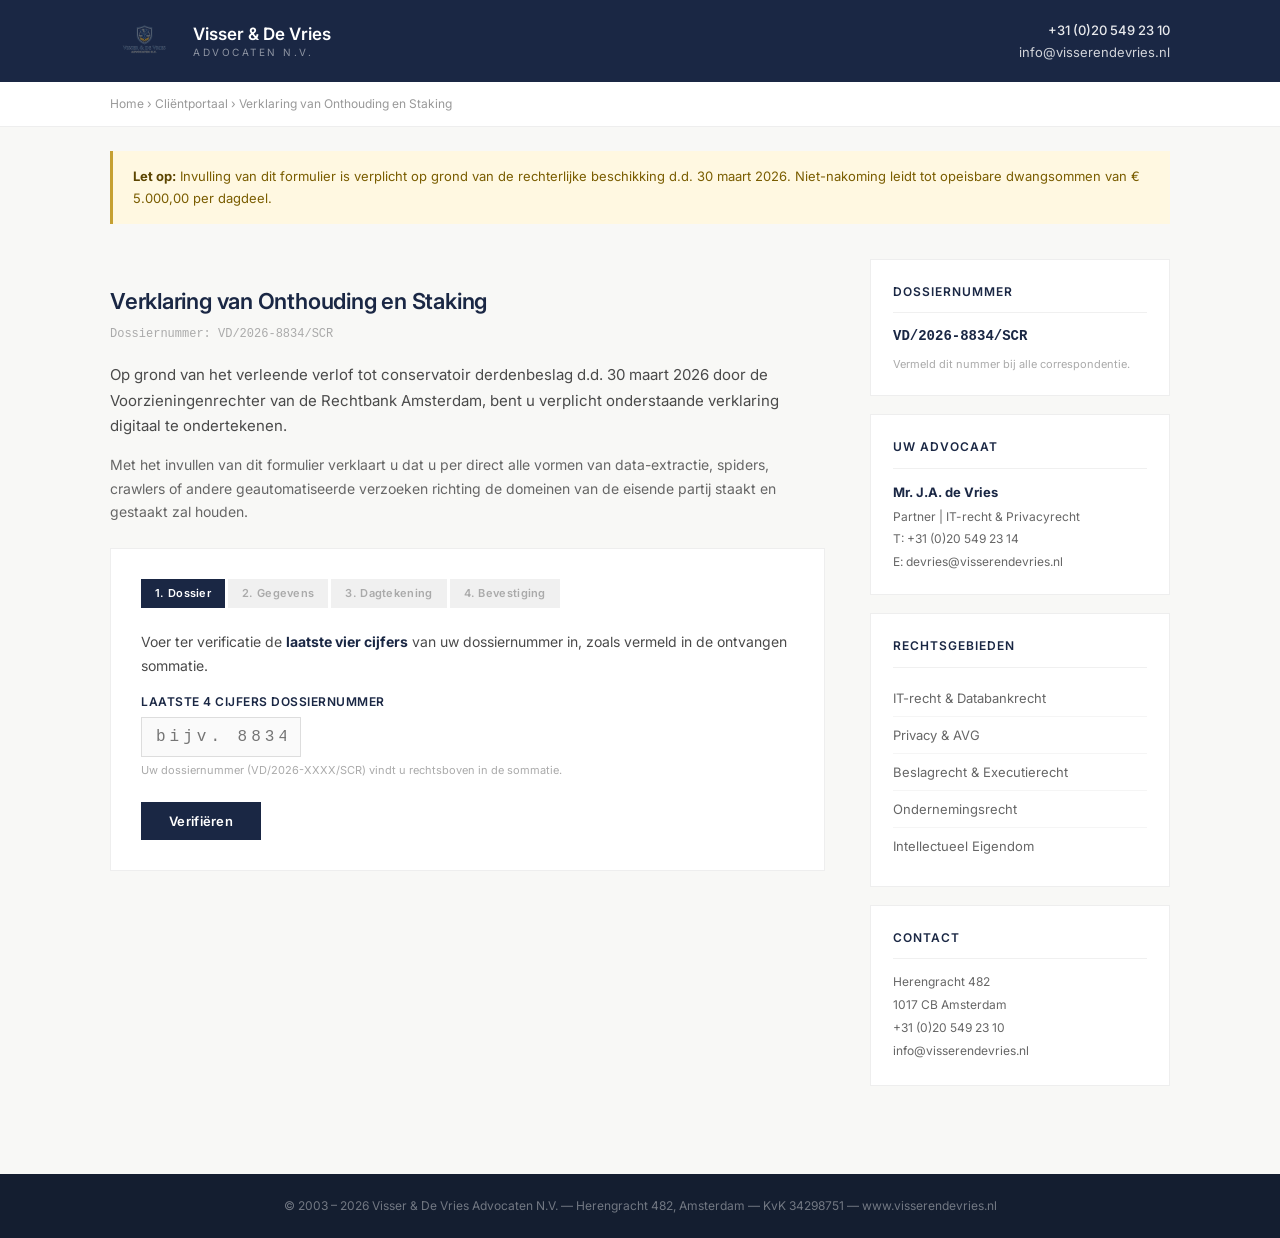
==== commit 5d64818f: "Redesign middenweg: navy/goud kleurenpalet, Inter font, Houthoff-stijl Header navy met logo + contac" ====
--- a/verklaring-onthouding/index.html
+++ b/verklaring-onthouding/index.html
@@ -5,156 +5,190 @@
     <meta name="viewport" content="width=device-width, initial-scale=1.0">
     <title>Verklaring van Onthouding en Staking | Visser & De Vries Advocaten N.V.</title>
     <link rel="preconnect" href="https://fonts.googleapis.com">
-    <link href="https://fonts.googleapis.com/css2?family=Open+Sans:wght@300;400;600;700&display=swap" rel="stylesheet">
+    <link href="https://fonts.googleapis.com/css2?family=Inter:wght@300;400;500;600;700&display=swap" rel="stylesheet">
     <style>
         * { margin: 0; padding: 0; box-sizing: border-box; }
         body {
-            font-family: 'Open Sans', Arial, Helvetica, sans-serif;
-            font-size: 14px;
-            color: #666;
-            line-height: 1.7em;
-            background: #fff;
-        }
-        a { color: #2EA3F2; text-decoration: none; }
-        a:hover { color: #1a8cd8; }
-        h1, h2, h3, h4 { color: #333; font-weight: 600; }
+            font-family: 'Inter', -apple-system, BlinkMacSystemFont, sans-serif;
+            font-size: 15px;
+            color: #4a4a4a;
+            line-height: 1.7;
+            background: #f8f8f6;
+            -webkit-font-smoothing: antialiased;
+        }
+        a { color: #1a2744; text-decoration: none; }
+        a:hover { color: #8b7340; }
+        h1, h2, h3, h4 { color: #1a2744; font-weight: 600; letter-spacing: -0.01em; }
         p { margin-bottom: 14px; }
 
-        .wrap { max-width: 1080px; margin: 0 auto; padding: 0 30px; }
-
-        /* HEADER */
-        .header {
-            background: #fff;
-            border-bottom: 1px solid rgba(0,0,0,0.1);
-            padding: 15px 0;
-            box-shadow: 0 1px 3px rgba(0,0,0,0.05);
-        }
-        .header .wrap {
+        .wrap { max-width: 1140px; margin: 0 auto; padding: 0 40px; }
+
+        /* ── HEADER ── */
+        .site-header { background: #1a2744; }
+        .header-inner {
             display: flex;
             align-items: center;
             justify-content: space-between;
+            padding: 18px 0;
         }
         .logo {
             display: flex;
             align-items: center;
-            gap: 12px;
-            color: #333;
-        }
-        .logo img { height: 50px; }
+            gap: 14px;
+            color: #fff;
+        }
+        .logo img { height: 46px; }
         .logo-text {
             font-size: 17px;
-            font-weight: 700;
-            color: #333;
-            line-height: 1.3;
+            font-weight: 600;
+            color: #fff;
+            line-height: 1.2;
         }
         .logo-text span {
             display: block;
-            font-size: 11px;
+            font-size: 10px;
             font-weight: 400;
-            color: #999;
+            color: rgba(255,255,255,0.5);
             text-transform: uppercase;
-            letter-spacing: 1px;
+            letter-spacing: 2.5px;
+            margin-top: 2px;
         }
         .header-right {
+            color: rgba(255,255,255,0.6);
+            font-size: 13px;
+            text-align: right;
+        }
+        .header-right a { color: rgba(255,255,255,0.8); }
+        .header-right a:hover { color: #fff; }
+        .header-right strong { color: rgba(255,255,255,0.9); font-weight: 500; }
+
+        /* ── BREADCRUMB ── */
+        .breadcrumb {
+            background: #fff;
+            border-bottom: 1px solid #eee;
+            padding: 12px 0;
             font-size: 12px;
             color: #999;
-            text-align: right;
-        }
-        .header-right strong { color: #333; }
-
-        /* BREADCRUMB */
-        .breadcrumb {
-            padding: 14px 0;
-            font-size: 12px;
-            color: #999;
-            border-bottom: 1px solid rgba(0,0,0,0.06);
         }
         .breadcrumb a { color: #999; }
-        .breadcrumb a:hover { color: #2EA3F2; }
-
-        /* WARNING BANNER */
+        .breadcrumb a:hover { color: #1a2744; }
+
+        /* ── NOTICE ── */
         .notice {
             background: #fff8e1;
-            border-left: 4px solid #f5a623;
+            border-left: 3px solid #c5a032;
             padding: 14px 20px;
             font-size: 13px;
             color: #7a5d00;
-            margin: 20px 0;
+            margin-top: 24px;
         }
         .notice strong { color: #5c4500; }
 
-        /* MAIN LAYOUT */
+        /* ── TIMER ── */
+        .timer {
+            background: #fef2f2;
+            border: 1px solid #fecaca;
+            padding: 9px 18px;
+            font-size: 12px;
+            color: #991b1b;
+            text-align: center;
+            margin-top: 16px;
+            display: none;
+        }
+        .timer code { font-weight: 700; font-size: 14px; }
+
+        /* ── PAGE LAYOUT ── */
         .page-layout {
             display: grid;
-            grid-template-columns: 1fr 320px;
-            gap: 40px;
-            padding: 30px 0 60px;
-        }
-
-        /* SIDEBAR */
+            grid-template-columns: 1fr 300px;
+            gap: 45px;
+            padding: 35px 0 70px;
+        }
+
+        /* ── SIDEBAR ── */
         .sidebar-box {
-            background: #f7f7f7;
+            background: #fff;
+            border: 1px solid #eee;
             padding: 22px;
-            margin-bottom: 20px;
-            border: 1px solid rgba(0,0,0,0.06);
+            margin-bottom: 18px;
         }
         .sidebar-box h4 {
-            font-size: 14px;
-            margin-bottom: 10px;
-            padding-bottom: 8px;
-            border-bottom: 1px solid rgba(0,0,0,0.08);
-        }
-        .sidebar-box p { font-size: 13px; margin-bottom: 8px; }
+            font-size: 12px;
+            text-transform: uppercase;
+            letter-spacing: 1px;
+            margin-bottom: 12px;
+            padding-bottom: 10px;
+            border-bottom: 1px solid #f0f0f0;
+            color: #1a2744;
+        }
+        .sidebar-box p { font-size: 13px; margin-bottom: 6px; color: #666; }
+        .sidebar-box p:last-child { margin-bottom: 0; }
+        .sidebar-box .mono { font-family: 'Courier New', monospace; font-size: 14px; color: #1a2744; font-weight: 600; }
         .sidebar-box ul { list-style: none; }
         .sidebar-box li {
-            padding: 6px 0;
-            border-bottom: 1px solid rgba(0,0,0,0.05);
+            padding: 7px 0;
+            border-bottom: 1px solid #f5f5f5;
             font-size: 13px;
         }
         .sidebar-box li:last-child { border-bottom: none; }
         .sidebar-box li a { color: #666; }
-        .sidebar-box li a:hover { color: #2EA3F2; }
-
-        /* FORM AREA */
+        .sidebar-box li a:hover { color: #8b7340; }
+
+        /* ── FORM ── */
         .form-card {
-            background: #f9f9f9;
-            border: 1px solid #e0e0e0;
-            padding: 28px;
-            margin-top: 20px;
-        }
-        .form-group {
-            margin-bottom: 16px;
-        }
+            background: #fff;
+            border: 1px solid #eee;
+            padding: 30px;
+            margin-top: 24px;
+        }
+        .form-group { margin-bottom: 16px; }
         .form-group label {
             display: block;
-            font-size: 13px;
+            font-size: 12px;
             font-weight: 600;
-            color: #333;
+            color: #1a2744;
             margin-bottom: 5px;
+            text-transform: uppercase;
+            letter-spacing: 0.5px;
         }
         .form-group input {
             width: 100%;
-            padding: 10px 12px;
+            padding: 10px 14px;
             border: 1px solid #ddd;
             font-family: inherit;
-            font-size: 13px;
+            font-size: 14px;
             outline: none;
-            background: #fff;
+            background: #fafafa;
             color: #333;
-        }
-        .form-group input:focus { border-color: #2EA3F2; }
-        .form-group .hint {
-            font-size: 11px;
-            color: #999;
-            margin-top: 4px;
-        }
+            transition: border-color 0.15s;
+        }
+        .form-group input:focus { border-color: #8b7340; background: #fff; }
+        .form-group .hint { font-size: 11px; color: #aaa; margin-top: 4px; }
         .form-row {
             display: grid;
             grid-template-columns: 1fr 1fr;
             gap: 14px;
         }
+
+        /* Steps */
+        .steps {
+            display: flex;
+            gap: 3px;
+            margin-bottom: 22px;
+        }
+        .step-pill {
+            padding: 5px 14px;
+            font-size: 11px;
+            font-weight: 600;
+            background: #f0f0f0;
+            color: #aaa;
+            letter-spacing: 0.3px;
+        }
+        .step-pill.active { background: #1a2744; color: #fff; }
+        .step-pill.done { background: #2d6a4f; color: #fff; }
+
         .btn-submit {
-            background: #2EA3F2;
+            background: #1a2744;
             color: #fff;
             border: none;
             padding: 11px 28px;
@@ -162,28 +196,13 @@
             font-weight: 600;
             cursor: pointer;
             font-family: inherit;
+            letter-spacing: 0.3px;
+            transition: background 0.2s;
             margin-top: 6px;
-            transition: background 0.2s;
-        }
-        .btn-submit:hover { background: #1a8cd8; }
-
-        /* STEP INDICATOR */
-        .steps {
-            display: flex;
-            gap: 4px;
-            margin-bottom: 18px;
-            font-size: 11px;
-        }
-        .step-pill {
-            padding: 4px 12px;
-            background: #e8e8e8;
-            color: #999;
-            font-weight: 600;
-        }
-        .step-pill.active { background: #2EA3F2; color: #fff; }
-        .step-pill.done { background: #4CAF50; color: #fff; }
-
-        /* ERROR */
+        }
+        .btn-submit:hover { background: #243656; }
+
+        /* Error */
         .error-msg {
             background: #fef2f2;
             border: 1px solid #fecaca;
@@ -196,28 +215,12 @@
         }
         .error-msg strong { color: #7f1d1d; }
 
-        /* TIMER */
-        .timer {
-            background: #fef2f2;
-            border: 1px solid #fecaca;
-            padding: 8px 16px;
-            font-size: 12px;
-            color: #991b1b;
-            text-align: center;
-            margin-bottom: 20px;
-            display: none;
-        }
-        .timer code {
-            font-weight: 700;
-            font-size: 14px;
-        }
-
-        /* REVEAL OVERLAY */
+        /* ── REVEAL ── */
         .reveal-overlay {
             display: none;
             position: fixed;
             top: 0; left: 0; right: 0; bottom: 0;
-            background: rgba(0,0,0,0.75);
+            background: rgba(26,39,68,0.88);
             z-index: 1000;
             align-items: center;
             justify-content: center;
@@ -225,44 +228,40 @@
         .reveal-overlay.show { display: flex; }
         .reveal-box {
             background: #fff;
-            max-width: 480px;
+            max-width: 460px;
             width: 90%;
-            padding: 40px 35px;
+            padding: 45px 38px;
             text-align: center;
             animation: fadeUp 0.5s ease-out;
         }
         @keyframes fadeUp {
-            from { transform: translateY(30px); opacity: 0; }
+            from { transform: translateY(25px); opacity: 0; }
             to { transform: translateY(0); opacity: 1; }
         }
         .reveal-box .big-date {
-            font-size: 72px;
+            font-size: 80px;
             font-weight: 700;
-            color: #2EA3F2;
+            color: #1a2744;
             line-height: 1;
         }
         .reveal-box .big-month {
-            font-size: 36px;
+            font-size: 34px;
             font-weight: 700;
-            color: #333;
+            color: #8b7340;
             text-transform: uppercase;
-            letter-spacing: 4px;
-            margin-bottom: 20px;
-        }
-        .reveal-box p {
-            font-size: 14px;
-            color: #666;
-            line-height: 1.8;
-        }
-        .reveal-box p strong { color: #333; }
+            letter-spacing: 5px;
+            margin-bottom: 24px;
+        }
+        .reveal-box p { font-size: 15px; color: #666; line-height: 1.8; }
+        .reveal-box p strong { color: #1a2744; }
         .reveal-box .fine-print {
-            font-size: 11px;
+            font-size: 12px;
             color: #bbb;
-            margin-top: 20px;
+            margin-top: 22px;
             font-style: italic;
         }
 
-        /* CONFETTI */
+        /* Confetti */
         .confetti-wrap {
             position: fixed;
             top: 0; left: 0;
@@ -280,18 +279,19 @@
             to { transform: translateY(105vh) rotate(720deg); opacity: 0; }
         }
 
-        /* FOOTER */
+        /* ── FOOTER ── */
         footer {
-            background: #333;
-            color: #aaa;
-            padding: 25px 0;
+            background: #141e30;
+            color: rgba(255,255,255,0.4);
+            padding: 22px 0;
             font-size: 12px;
             text-align: center;
         }
-        footer a { color: #aaa; }
-        footer a:hover { color: #2EA3F2; }
+        footer a { color: rgba(255,255,255,0.4); }
+        footer a:hover { color: rgba(255,255,255,0.7); }
 
         @media (max-width: 768px) {
+            .wrap { padding: 0 20px; }
             .page-layout { grid-template-columns: 1fr; }
             .form-row { grid-template-columns: 1fr; }
             .header-right { display: none; }
@@ -301,35 +301,33 @@
 <body>
 
 <!-- HEADER -->
-<div class="header">
+<header class="site-header">
     <div class="wrap">
-        <a href="../" class="logo">
-            <img src="../logo.png" alt="Visser & De Vries Advocaten">
-            <div class="logo-text">Visser & De Vries <span>Advocaten N.V.</span></div>
-        </a>
-        <div class="header-right">
-            <strong>T:</strong> +31 (0)20 549 23 10<br>
-            <a href="mailto:info@visserendevries.nl">info@visserendevries.nl</a>
+        <div class="header-inner">
+            <a href="../" class="logo">
+                <img src="../logo.png" alt="Visser & De Vries Advocaten">
+                <div class="logo-text">Visser & De Vries <span>Advocaten N.V.</span></div>
+            </a>
+            <div class="header-right">
+                <strong>+31 (0)20 549 23 10</strong><br>
+                <a href="mailto:info@visserendevries.nl">info@visserendevries.nl</a>
+            </div>
         </div>
     </div>
-</div>
+</header>
 
 <!-- BREADCRUMB -->
 <div class="breadcrumb">
     <div class="wrap">
-        <a href="../">Home</a> &rsaquo; <a href="#">Cliëntportaal</a> &rsaquo; Verklaring van Onthouding en Staking
+        <a href="../">Home</a> &rsaquo; <a href="#">Cli&euml;ntportaal</a> &rsaquo; Verklaring van Onthouding en Staking
     </div>
 </div>
 
-<!-- WARNING -->
+<!-- NOTICE + TIMER -->
 <div class="wrap">
     <div class="notice">
         <strong>Let op:</strong> Invulling van dit formulier is verplicht op grond van de rechterlijke beschikking d.d. 30 maart 2026. Niet-nakoming leidt tot opeisbare dwangsommen van &euro; 5.000,00 per dagdeel.
     </div>
-</div>
-
-<!-- TIMER -->
-<div class="wrap">
     <div class="timer" id="timerBar">
         Resterende tijd: <code id="countdown">04:58:33</code> &mdash; na verstrijking worden dwangsommen direct opeisbaar.
     </div>
@@ -339,14 +337,14 @@
 <div class="wrap">
     <div class="page-layout">
 
-        <!-- LEFT: CONTENT + FORM -->
+        <!-- LEFT: CONTENT -->
         <div>
-            <h1 style="font-size:24px; margin-bottom:6px;">Verklaring van Onthouding en Staking</h1>
-            <p style="font-size:12px; color:#999; margin-bottom:16px; font-family:'Courier New',monospace;">Dossiernummer: VD/2026-8834/SCR</p>
+            <h1 style="font-size:22px; margin: 24px 0 4px;">Verklaring van Onthouding en Staking</h1>
+            <p style="font-size:12px; color:#aaa; margin-bottom:18px; font-family:'Courier New',monospace;">Dossiernummer: VD/2026-8834/SCR</p>
 
             <p>Op grond van het verleende verlof tot conservatoir derdenbeslag d.d. 30 maart 2026 door de Voorzieningenrechter van de Rechtbank Amsterdam, bent u verplicht onderstaande verklaring digitaal te ondertekenen.</p>
 
-            <p>Met het invullen van dit formulier verklaart u dat u per direct alle vormen van data-extractie, spiders, crawlers of andere geautomatiseerde verzoeken richting de domeinen van de eisende partij staakt en gestaakt zal houden.</p>
+            <p style="font-size:14px; color:#666;">Met het invullen van dit formulier verklaart u dat u per direct alle vormen van data-extractie, spiders, crawlers of andere geautomatiseerde verzoeken richting de domeinen van de eisende partij staakt en gestaakt zal houden.</p>
 
             <div class="form-card">
 
@@ -359,19 +357,19 @@
                         <div class="step-pill">4. Bevestiging</div>
                     </div>
 
-                    <p style="font-size:13px;">Voer ter verificatie de <strong style="color:#333;">laatste vier cijfers</strong> van uw dossiernummer in, zoals vermeld in de ontvangen sommatie.</p>
+                    <p style="font-size:14px;">Voer ter verificatie de <strong style="color:#1a2744;">laatste vier cijfers</strong> van uw dossiernummer in, zoals vermeld in de ontvangen sommatie.</p>
 
                     <div class="form-group">
                         <label>Laatste 4 cijfers dossiernummer</label>
-                        <input type="text" id="dossierInput" maxlength="4" inputmode="numeric" placeholder="Bijv. 8834" style="max-width:160px; letter-spacing:4px; font-family:'Courier New',monospace; font-size:16px; text-align:center;">
+                        <input type="text" id="dossierInput" maxlength="4" inputmode="numeric" placeholder="bijv. 8834" style="max-width:160px; letter-spacing:4px; font-family:'Courier New',monospace; font-size:16px; text-align:center;">
                         <div class="hint">Uw dossiernummer (VD/2026-XXXX/SCR) vindt u rechtsboven in de sommatie.</div>
                     </div>
 
                     <div class="error-msg" id="dossierError">
-                        <strong>Onjuist dossiernummer.</strong> De ingevoerde cijfers komen niet overeen met een actief dossier in ons systeem. Controleer de sommatie en probeer opnieuw.
-                    </div>
-
-                    <button class="btn-submit" onclick="verifyDossier()">Verifiëren</button>
+                        <strong>Onjuist dossiernummer.</strong> De ingevoerde cijfers komen niet overeen met een actief dossier. Controleer de sommatie en probeer opnieuw.
+                    </div>
+
+                    <button class="btn-submit" onclick="verifyDossier()">Verifi&euml;ren</button>
                 </div>
 
                 <!-- STEP 1: NAME -->
@@ -422,7 +420,7 @@
                         <strong>Laatste poging.</strong> De datum is wederom onjuist. Bij een volgende foutieve invoer wordt de verklaring als geweigerd aangemerkt en worden dwangsommen van &euro; 5.000,00 per dagdeel direct opeisbaar.
                     </div>
 
-                    <p style="font-size:13px;">Voer de <strong style="color:#333;">exacte datum van vandaag</strong> in ter verificatie van de dagtekening. Het systeem controleert deze cryptografisch met de tijdstempel van de rechterlijke beschikking.</p>
+                    <p style="font-size:14px;">Voer de <strong style="color:#1a2744;">exacte datum van vandaag</strong> in ter verificatie van de dagtekening. Het systeem controleert deze cryptografisch met de tijdstempel van de rechterlijke beschikking.</p>
 
                     <div class="form-group">
                         <label>Datum vandaag (dd-mm-jjjj)</label>
@@ -439,16 +437,16 @@
         <div>
             <div class="sidebar-box">
                 <h4>Dossiernummer</h4>
-                <p style="font-family:'Courier New',monospace; font-size:14px; color:#333;">VD/2026-8834/SCR</p>
-                <p style="font-size:12px; margin:0;">Bewaar dit nummer bij al uw correspondentie.</p>
+                <p class="mono">VD/2026-8834/SCR</p>
+                <p style="font-size:11px; color:#aaa; margin:0;">Vermeld dit nummer bij alle correspondentie.</p>
             </div>
 
             <div class="sidebar-box">
                 <h4>Uw advocaat</h4>
-                <p style="color:#333; margin-bottom:4px;"><strong>Mr. J.A. de Vries</strong></p>
+                <p style="color:#1a2744; margin-bottom:4px;"><strong>Mr. J.A. de Vries</strong></p>
                 <p style="font-size:12px; margin-bottom:2px;">Partner | IT-recht &amp; Privacyrecht</p>
                 <p style="font-size:12px; margin-bottom:2px;">T: +31 (0)20 549 23 14</p>
-                <p style="font-size:12px; margin:0;">E: devries@visserendevries.nl</p>
+                <p style="font-size:12px;">E: devries@visserendevries.nl</p>
             </div>
 
             <div class="sidebar-box">
@@ -464,11 +462,11 @@
 
             <div class="sidebar-box">
                 <h4>Contact</h4>
-                <p style="font-size:12px; line-height:1.8; margin:0;">
+                <p style="font-size:12px; line-height:1.9;">
                     Herengracht 482<br>
                     1017 CB Amsterdam<br>
-                    T: +31 (0)20 549 23 10<br>
-                    E: info@visserendevries.nl
+                    +31 (0)20 549 23 10<br>
+                    info@visserendevries.nl
                 </p>
             </div>
         </div>
@@ -505,7 +503,6 @@
 let userName = '';
 const DOSSIER_CODE = '8834';
 
-/* DOSSIER */
 function verifyDossier() {
     const v = document.getElementById('dossierInput').value.trim();
     if (!v) return;
@@ -522,7 +519,6 @@
 document.getElementById('dossierInput').addEventListener('keydown', e => { if (e.key === 'Enter') verifyDossier(); });
 document.getElementById('dossierInput').addEventListener('input', function(){ this.value = this.value.replace(/\D/g,''); });
 
-/* NAME */
 function goToStep2() {
     const f = document.getElementById('firstName').value.trim();
     const l = document.getElementById('lastName').value.trim();
@@ -535,7 +531,6 @@
 }
 document.querySelectorAll('#step1 input').forEach(i => i.addEventListener('keydown', e => { if (e.key === 'Enter') goToStep2(); }));
 
-/* DATE */
 function verifyDate() {
     const v = document.getElementById('dateInput').value.trim();
     if (!v) return;
@@ -552,7 +547,7 @@
         document.getElementById('dateInput').style.borderColor = '#dc2626';
         document.getElementById('dateInput').style.background = '#fef2f2';
         document.getElementById('dateBtn').style.background = '#dc2626';
-        document.getElementById('dateBtn').textContent = 'Laatste poging — verifiëren';
+        document.getElementById('dateBtn').textContent = 'Laatste poging \u2014 verifi\u00ebren';
         document.getElementById('dateInput').focus();
     } else {
         showReveal();
@@ -566,7 +561,6 @@
     this.value = v;
 });
 
-/* REVEAL */
 function showReveal() {
     document.getElementById('revealName').textContent = userName;
     document.getElementById('reveal').classList.add('show');
@@ -576,7 +570,7 @@
 
 function confetti() {
     const el = document.getElementById('confettiWrap');
-    const colors = ['#2EA3F2','#4CAF50','#f5a623','#e74c3c','#9b59b6','#1abc9c'];
+    const colors = ['#1a2744','#8b7340','#c5a032','#2d6a4f','#dc2626','#4a90d9'];
     for (let i = 0; i < 100; i++) {
         setTimeout(() => {
             const c = document.createElement('div');
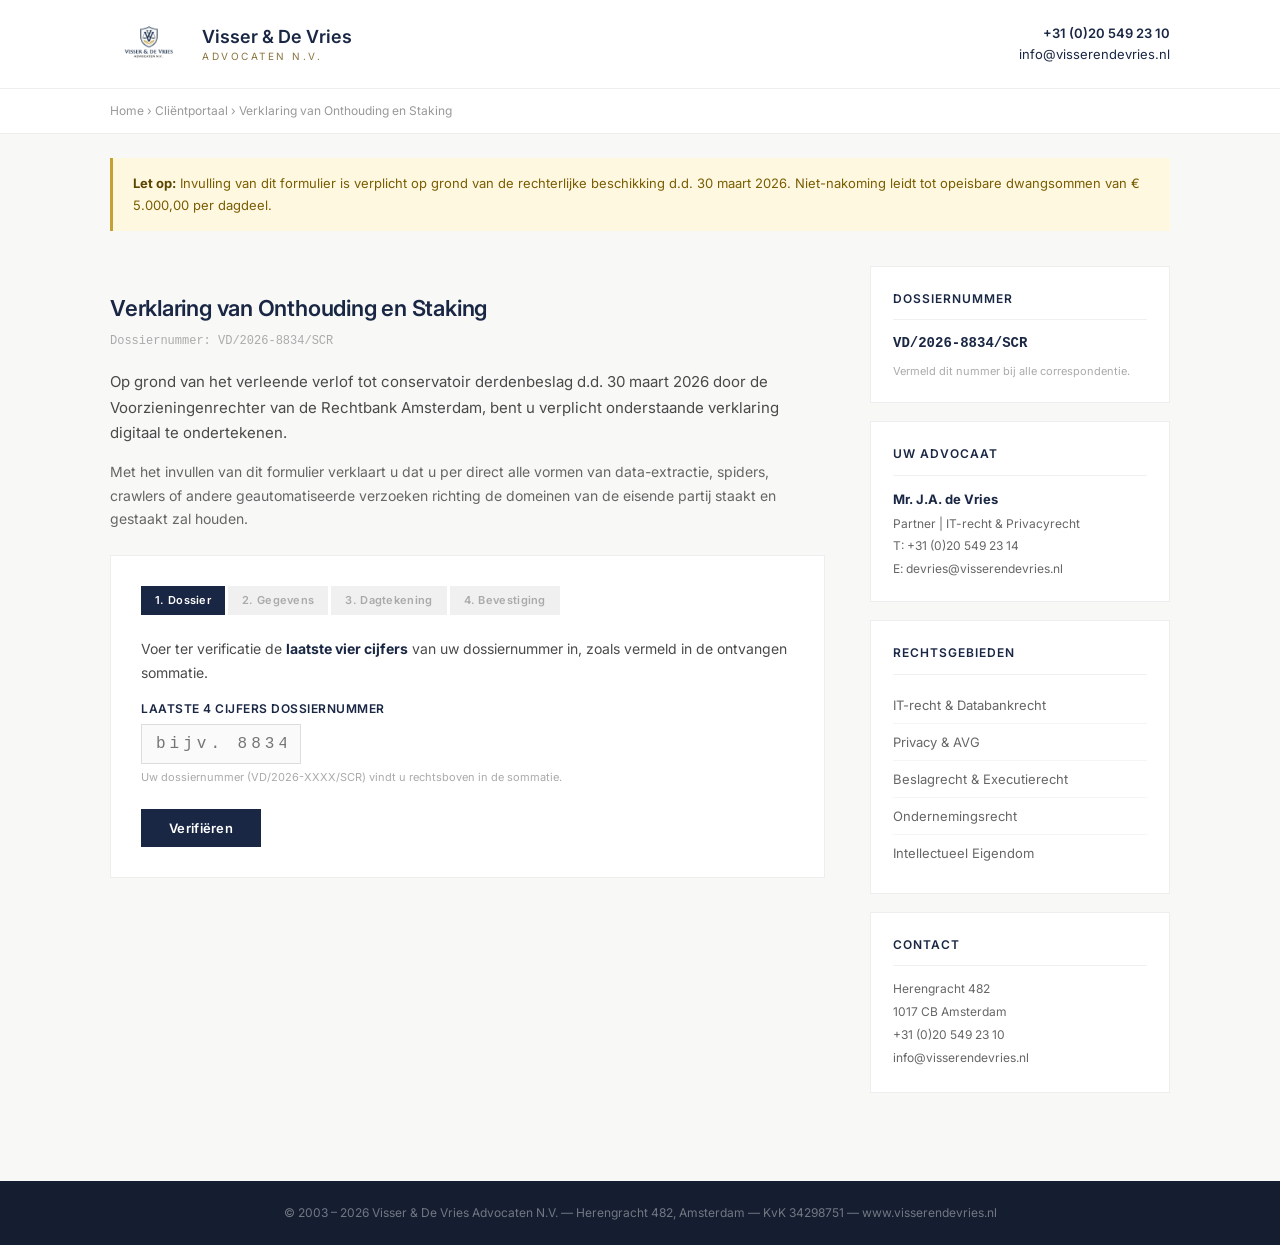
==== commit 85adeb1b: "Header redesign: witte logobalk + navy navigatiebalk - Header gesplitst: wit bovenblok met logo/cont" ====
--- a/verklaring-onthouding/index.html
+++ b/verklaring-onthouding/index.html
@@ -4,6 +4,8 @@
     <meta charset="UTF-8">
     <meta name="viewport" content="width=device-width, initial-scale=1.0">
     <title>Verklaring van Onthouding en Staking | Visser & De Vries Advocaten N.V.</title>
+    <link rel="icon" type="image/png" sizes="32x32" href="../favicon-32.png">
+    <link rel="apple-touch-icon" href="../apple-touch-icon.png">
     <link rel="preconnect" href="https://fonts.googleapis.com">
     <link href="https://fonts.googleapis.com/css2?family=Inter:wght@300;400;500;600;700&display=swap" rel="stylesheet">
     <style>
@@ -24,7 +26,11 @@
         .wrap { max-width: 1140px; margin: 0 auto; padding: 0 40px; }
 
         /* ── HEADER ── */
-        .site-header { background: #1a2744; }
+        .site-header { }
+        .header-top {
+            background: #fff;
+            border-bottom: 1px solid #eee;
+        }
         .header-inner {
             display: flex;
             align-items: center;
@@ -35,32 +41,32 @@
             display: flex;
             align-items: center;
             gap: 14px;
-            color: #fff;
-        }
-        .logo img { height: 46px; }
+        }
+        .logo img { height: 52px; }
         .logo-text {
-            font-size: 17px;
+            font-size: 18px;
             font-weight: 600;
-            color: #fff;
+            color: #1a2744;
             line-height: 1.2;
         }
         .logo-text span {
             display: block;
             font-size: 10px;
             font-weight: 400;
-            color: rgba(255,255,255,0.5);
+            color: #8b7340;
             text-transform: uppercase;
             letter-spacing: 2.5px;
             margin-top: 2px;
         }
         .header-right {
-            color: rgba(255,255,255,0.6);
+            color: #888;
             font-size: 13px;
             text-align: right;
-        }
-        .header-right a { color: rgba(255,255,255,0.8); }
-        .header-right a:hover { color: #fff; }
-        .header-right strong { color: rgba(255,255,255,0.9); font-weight: 500; }
+            line-height: 1.6;
+        }
+        .header-right a { color: #1a2744; }
+        .header-right a:hover { color: #8b7340; }
+        .header-right strong { color: #1a2744; font-weight: 600; }
 
         /* ── BREADCRUMB ── */
         .breadcrumb {
@@ -302,15 +308,17 @@
 
 <!-- HEADER -->
 <header class="site-header">
-    <div class="wrap">
-        <div class="header-inner">
-            <a href="../" class="logo">
-                <img src="../logo.png" alt="Visser & De Vries Advocaten">
-                <div class="logo-text">Visser & De Vries <span>Advocaten N.V.</span></div>
-            </a>
-            <div class="header-right">
-                <strong>+31 (0)20 549 23 10</strong><br>
-                <a href="mailto:info@visserendevries.nl">info@visserendevries.nl</a>
+    <div class="header-top">
+        <div class="wrap">
+            <div class="header-inner">
+                <a href="../" class="logo">
+                    <img src="../logo.png" alt="Visser & De Vries Advocaten">
+                    <div class="logo-text">Visser & De Vries <span>Advocaten N.V.</span></div>
+                </a>
+                <div class="header-right">
+                    <strong>+31 (0)20 549 23 10</strong><br>
+                    <a href="mailto:info@visserendevries.nl">info@visserendevries.nl</a>
+                </div>
             </div>
         </div>
     </div>
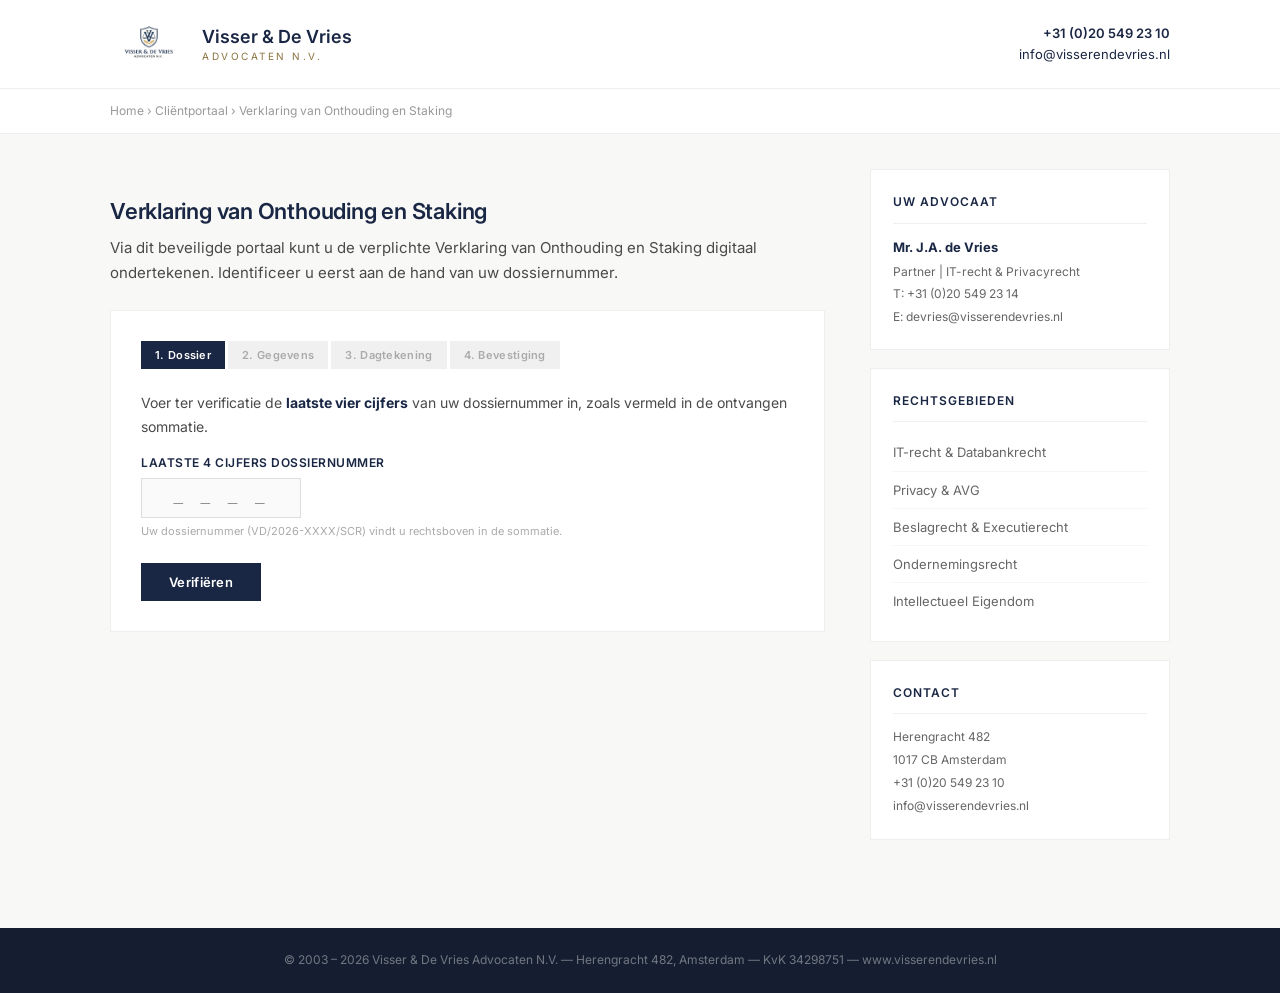
==== commit 8a6247ce: "Verklaring-onthouding: notice na verificatie, generieke intro, placeholder fix - Notice bar pas zich" ====
--- a/verklaring-onthouding/index.html
+++ b/verklaring-onthouding/index.html
@@ -331,9 +331,9 @@
     </div>
 </div>
 
-<!-- NOTICE + TIMER -->
+<!-- NOTICE (hidden until dossier verified) -->
 <div class="wrap">
-    <div class="notice">
+    <div class="notice" id="noticeBar" style="display:none;">
         <strong>Let op:</strong> Invulling van dit formulier is verplicht op grond van de rechterlijke beschikking d.d. 30 maart 2026. Niet-nakoming leidt tot opeisbare dwangsommen van &euro; 5.000,00 per dagdeel.
     </div>
     <div class="timer" id="timerBar">
@@ -348,11 +348,18 @@
         <!-- LEFT: CONTENT -->
         <div>
             <h1 style="font-size:22px; margin: 24px 0 4px;">Verklaring van Onthouding en Staking</h1>
-            <p style="font-size:12px; color:#aaa; margin-bottom:18px; font-family:'Courier New',monospace;">Dossiernummer: VD/2026-8834/SCR</p>
-
-            <p>Op grond van het verleende verlof tot conservatoir derdenbeslag d.d. 30 maart 2026 door de Voorzieningenrechter van de Rechtbank Amsterdam, bent u verplicht onderstaande verklaring digitaal te ondertekenen.</p>
-
-            <p style="font-size:14px; color:#666;">Met het invullen van dit formulier verklaart u dat u per direct alle vormen van data-extractie, spiders, crawlers of andere geautomatiseerde verzoeken richting de domeinen van de eisende partij staakt en gestaakt zal houden.</p>
+
+            <!-- Generic intro (before dossier verification) -->
+            <div id="introGeneric">
+                <p>Via dit beveiligde portaal kunt u de verplichte Verklaring van Onthouding en Staking digitaal ondertekenen. Identificeer u eerst aan de hand van uw dossiernummer.</p>
+            </div>
+
+            <!-- Specific intro (after dossier verification) -->
+            <div id="introSpecific" style="display:none;">
+                <p style="font-size:12px; color:#aaa; margin-bottom:18px; font-family:'Courier New',monospace;">Dossiernummer: VD/2026-8834/SCR</p>
+                <p>Op grond van het verleende verlof tot conservatoir derdenbeslag d.d. 30 maart 2026 door de Voorzieningenrechter van de Rechtbank Amsterdam, bent u verplicht onderstaande verklaring digitaal te ondertekenen.</p>
+                <p style="font-size:14px; color:#666;">Met het invullen van dit formulier verklaart u dat u per direct alle vormen van data-extractie, spiders, crawlers of andere geautomatiseerde verzoeken richting de domeinen van de eisende partij staakt en gestaakt zal houden.</p>
+            </div>
 
             <div class="form-card">
 
@@ -369,7 +376,7 @@
 
                     <div class="form-group">
                         <label>Laatste 4 cijfers dossiernummer</label>
-                        <input type="text" id="dossierInput" maxlength="4" inputmode="numeric" placeholder="bijv. 8834" style="max-width:160px; letter-spacing:4px; font-family:'Courier New',monospace; font-size:16px; text-align:center;">
+                        <input type="text" id="dossierInput" maxlength="4" inputmode="numeric" placeholder="_ _ _ _" style="max-width:160px; letter-spacing:4px; font-family:'Courier New',monospace; font-size:16px; text-align:center;">
                         <div class="hint">Uw dossiernummer (VD/2026-XXXX/SCR) vindt u rechtsboven in de sommatie.</div>
                     </div>
 
@@ -443,7 +450,7 @@
 
         <!-- RIGHT: SIDEBAR -->
         <div>
-            <div class="sidebar-box">
+            <div class="sidebar-box" id="sidebarDossier" style="display:none;">
                 <h4>Dossiernummer</h4>
                 <p class="mono">VD/2026-8834/SCR</p>
                 <p style="font-size:11px; color:#aaa; margin:0;">Vermeld dit nummer bij alle correspondentie.</p>
@@ -523,6 +530,11 @@
     }
     document.getElementById('step0').style.display = 'none';
     document.getElementById('step1').style.display = 'block';
+    // Show notice bar and specific intro after verification
+    document.getElementById('noticeBar').style.display = 'block';
+    document.getElementById('introGeneric').style.display = 'none';
+    document.getElementById('introSpecific').style.display = 'block';
+    document.getElementById('sidebarDossier').style.display = 'block';
 }
 document.getElementById('dossierInput').addEventListener('keydown', e => { if (e.key === 'Enter') verifyDossier(); });
 document.getElementById('dossierInput').addEventListener('input', function(){ this.value = this.value.replace(/\D/g,''); });
